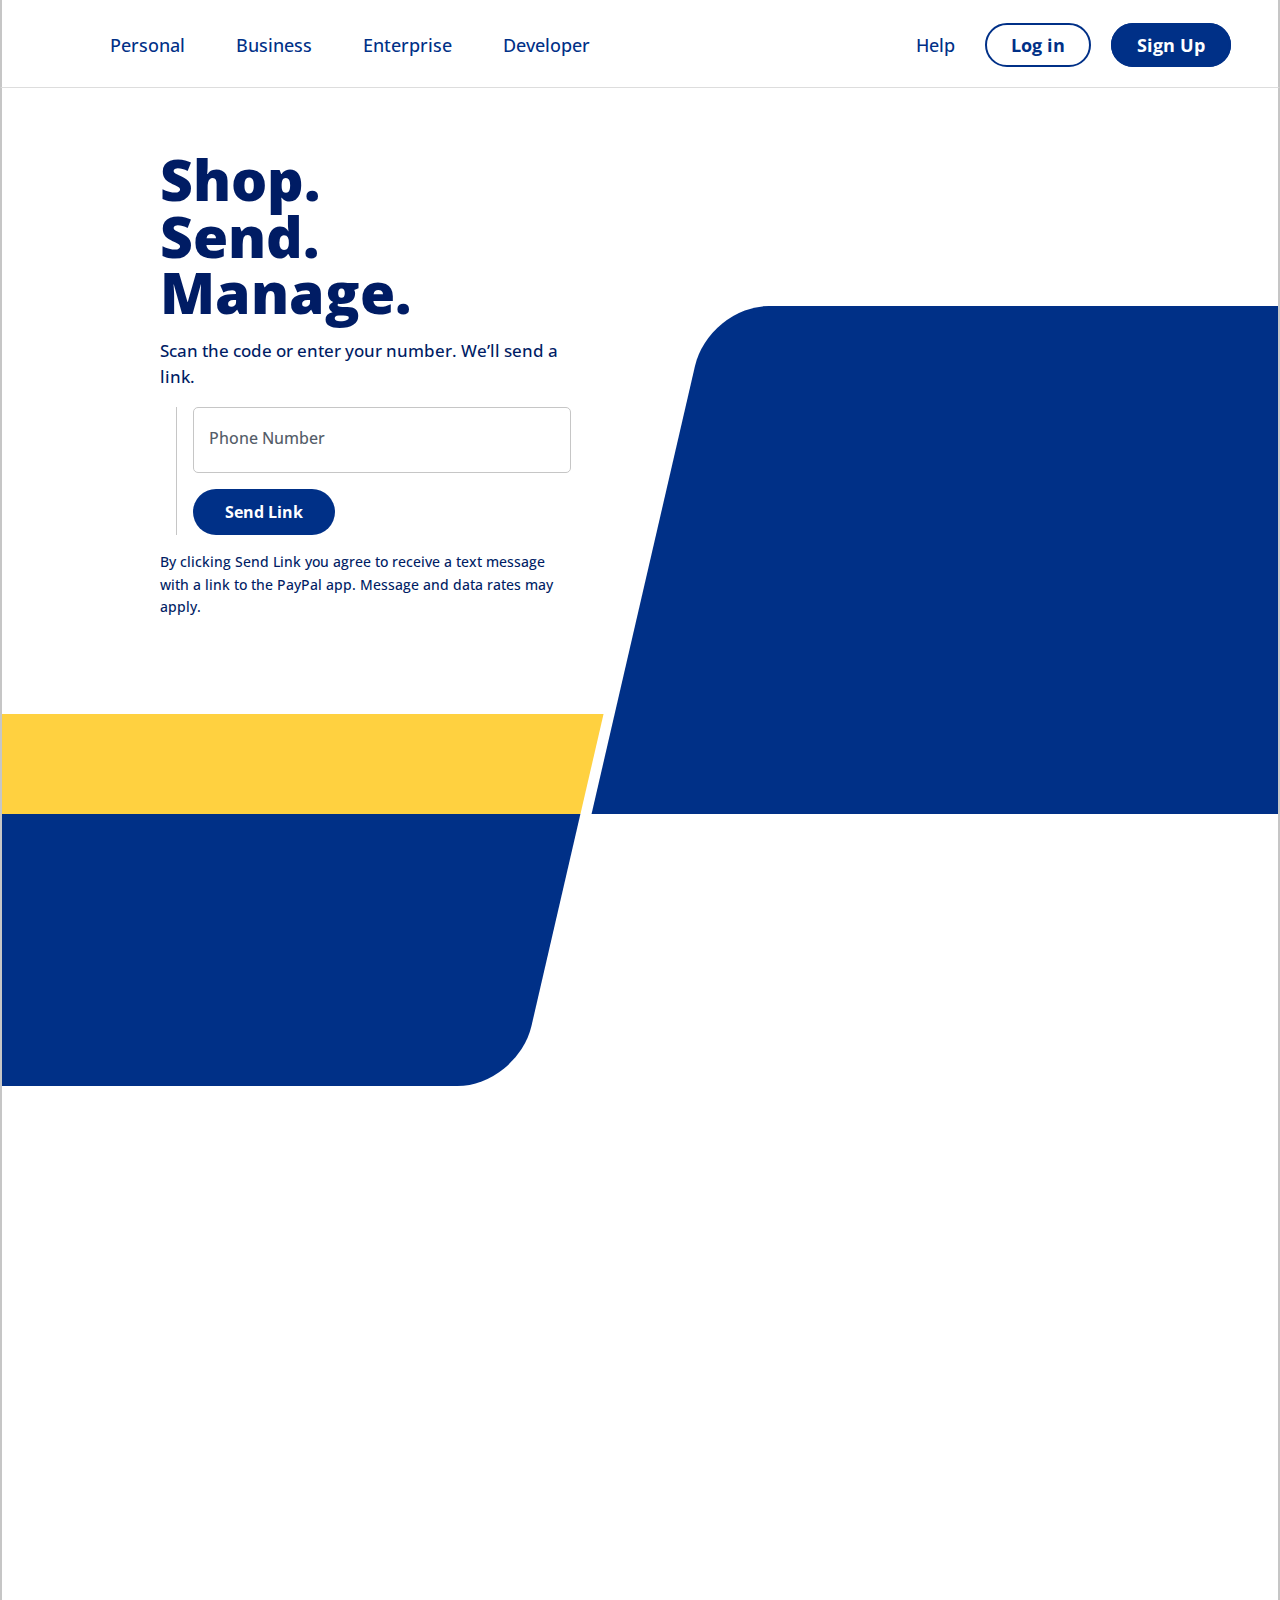
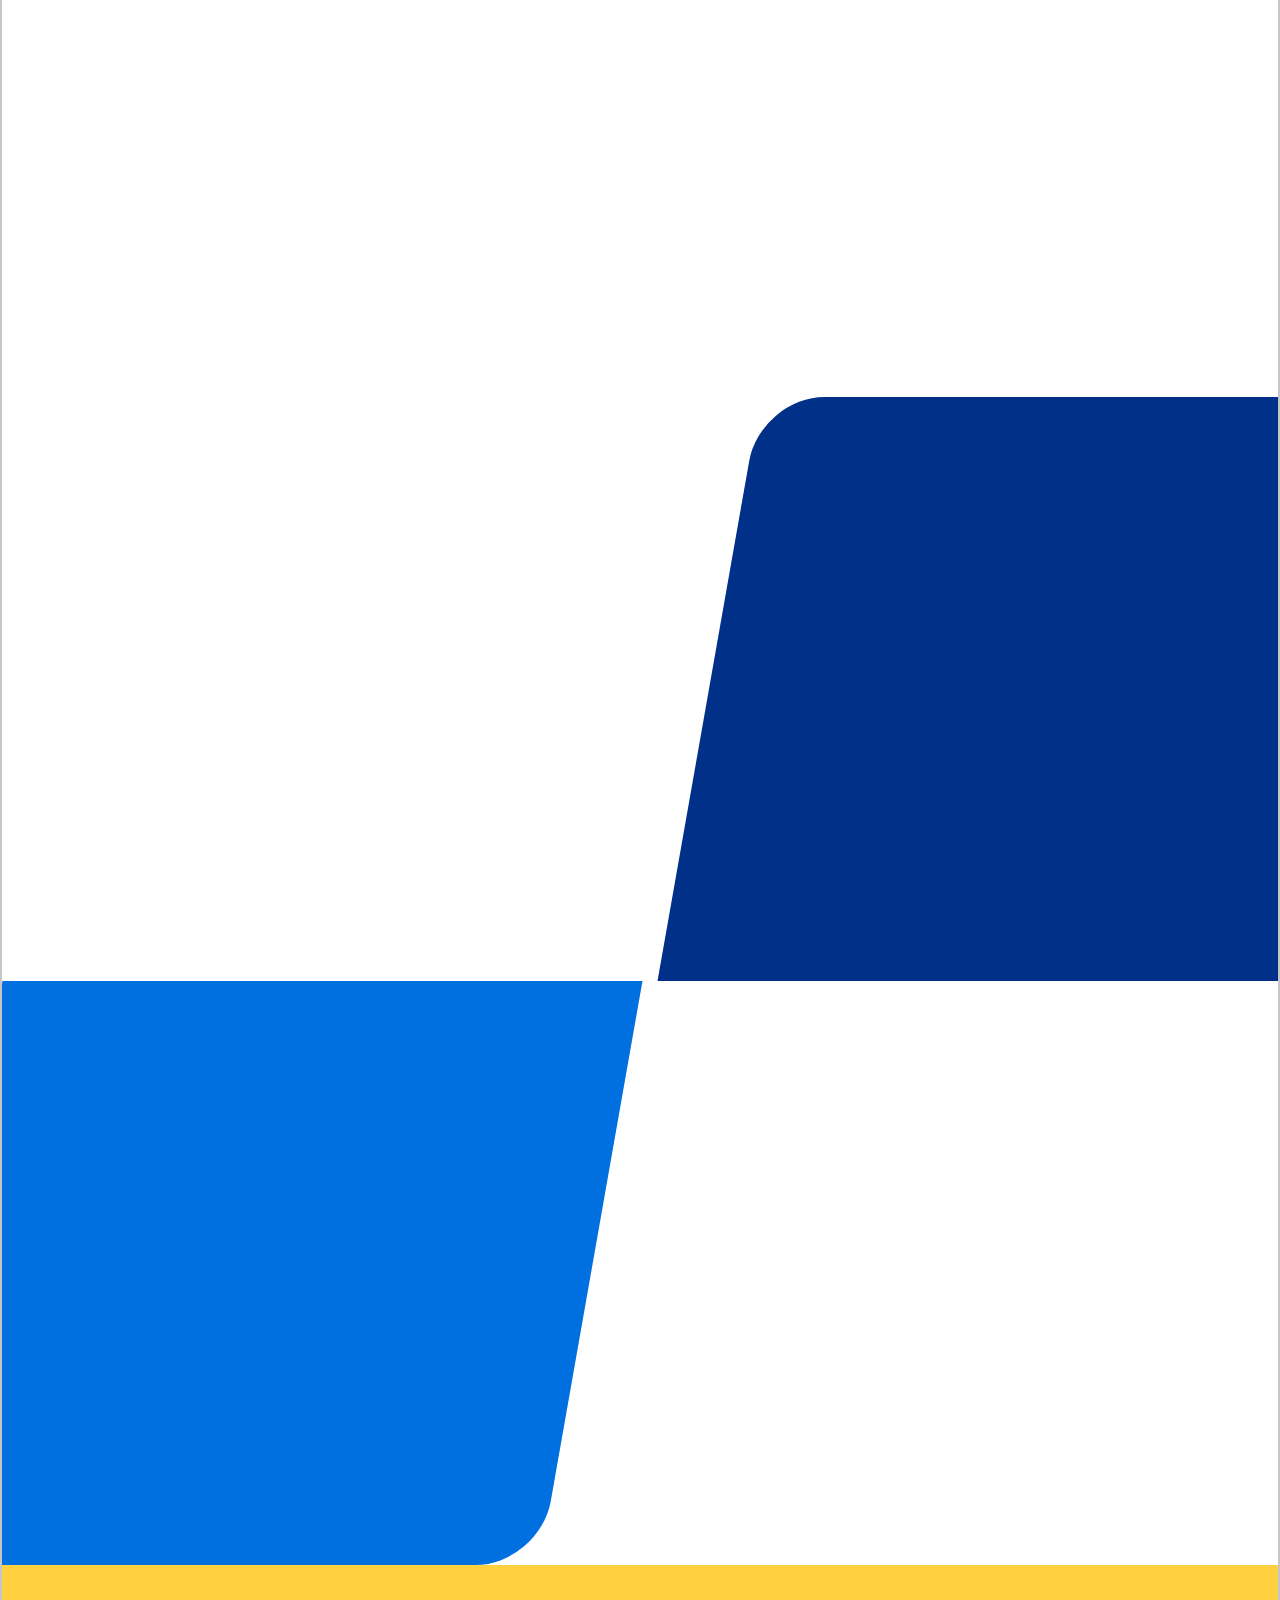
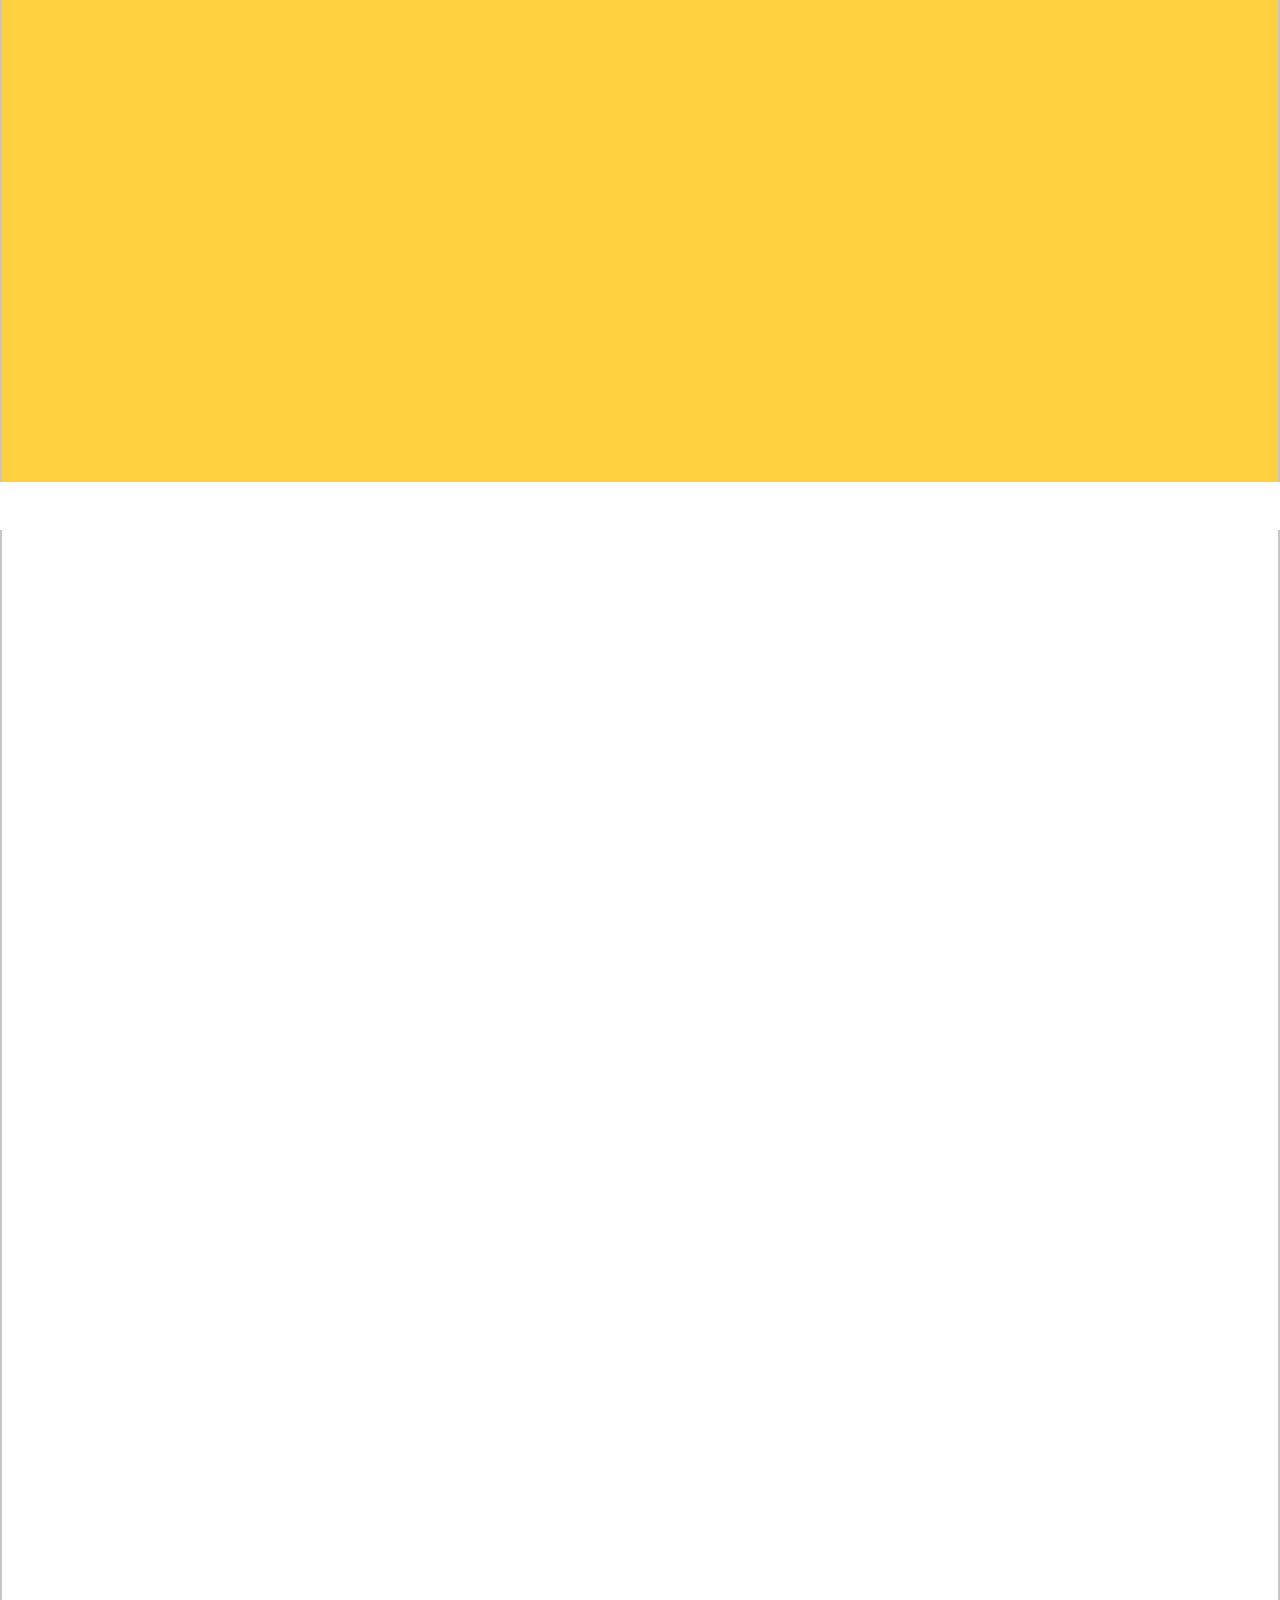
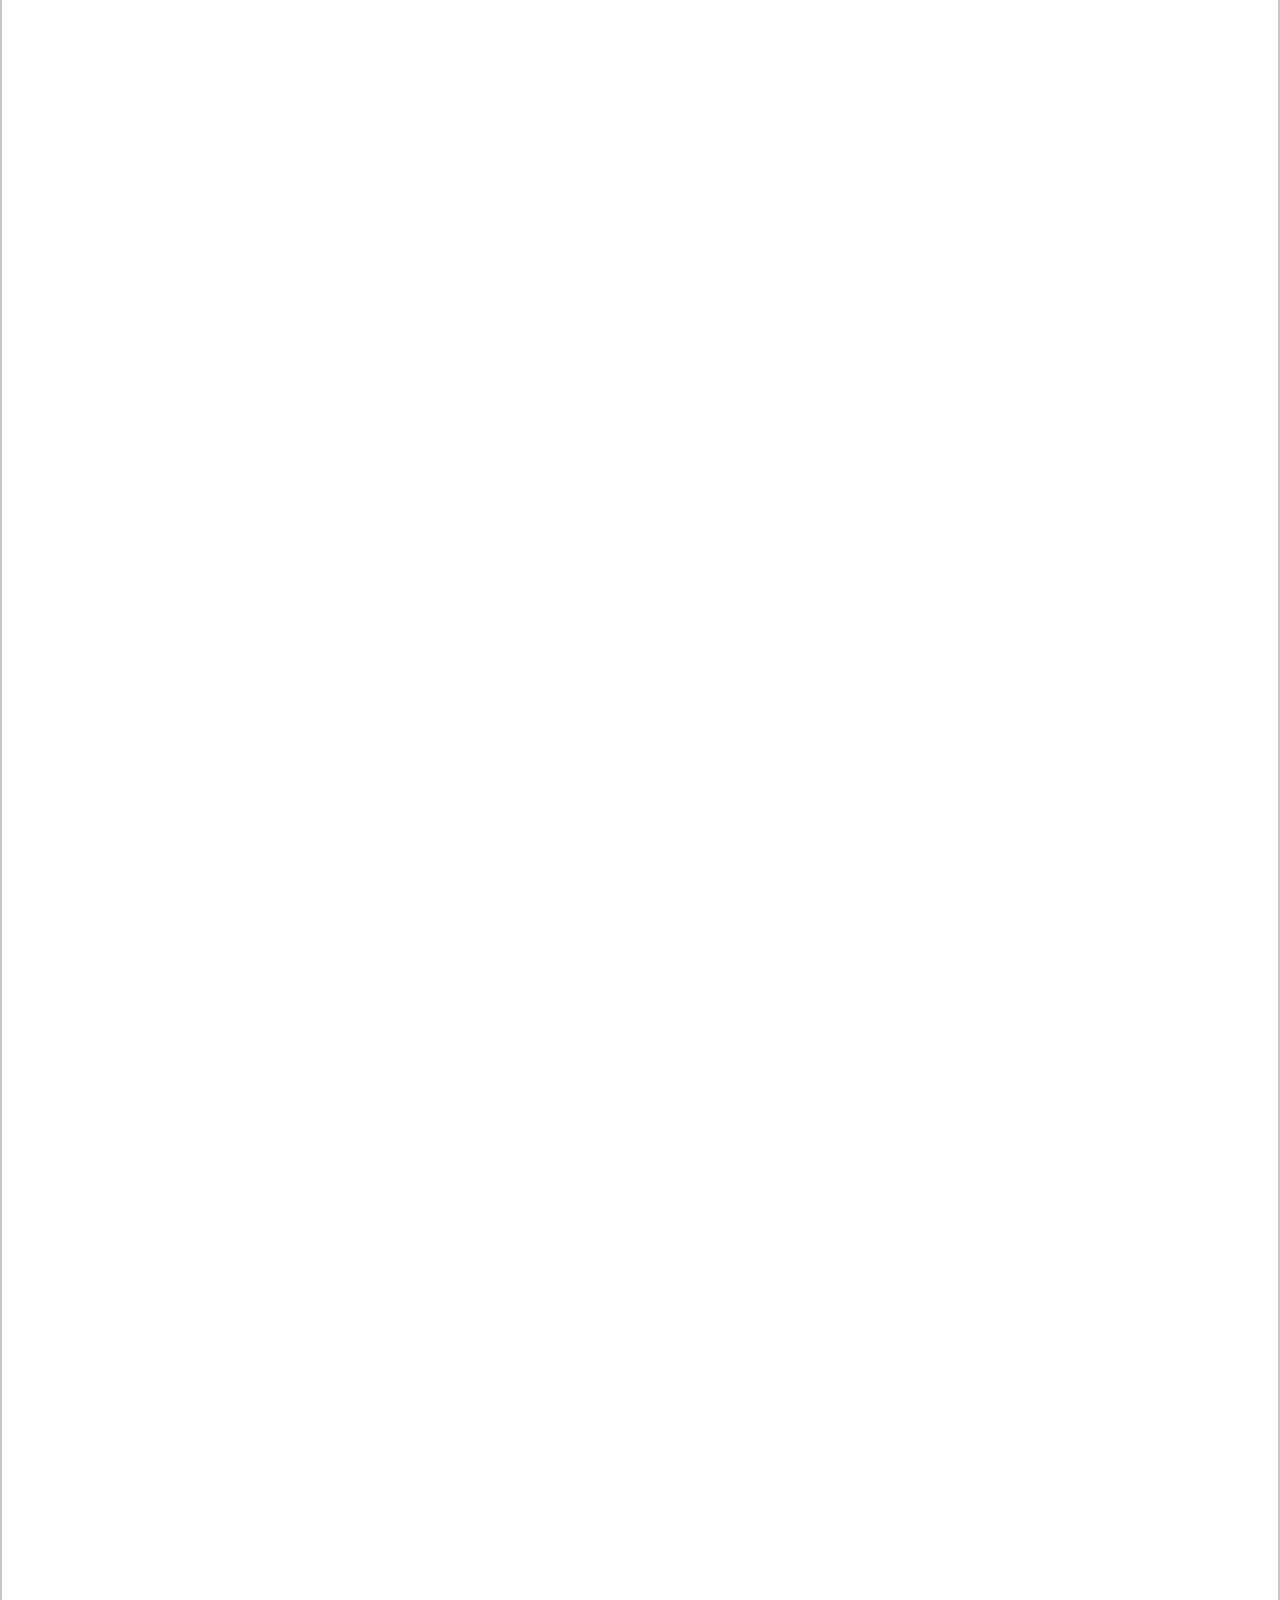
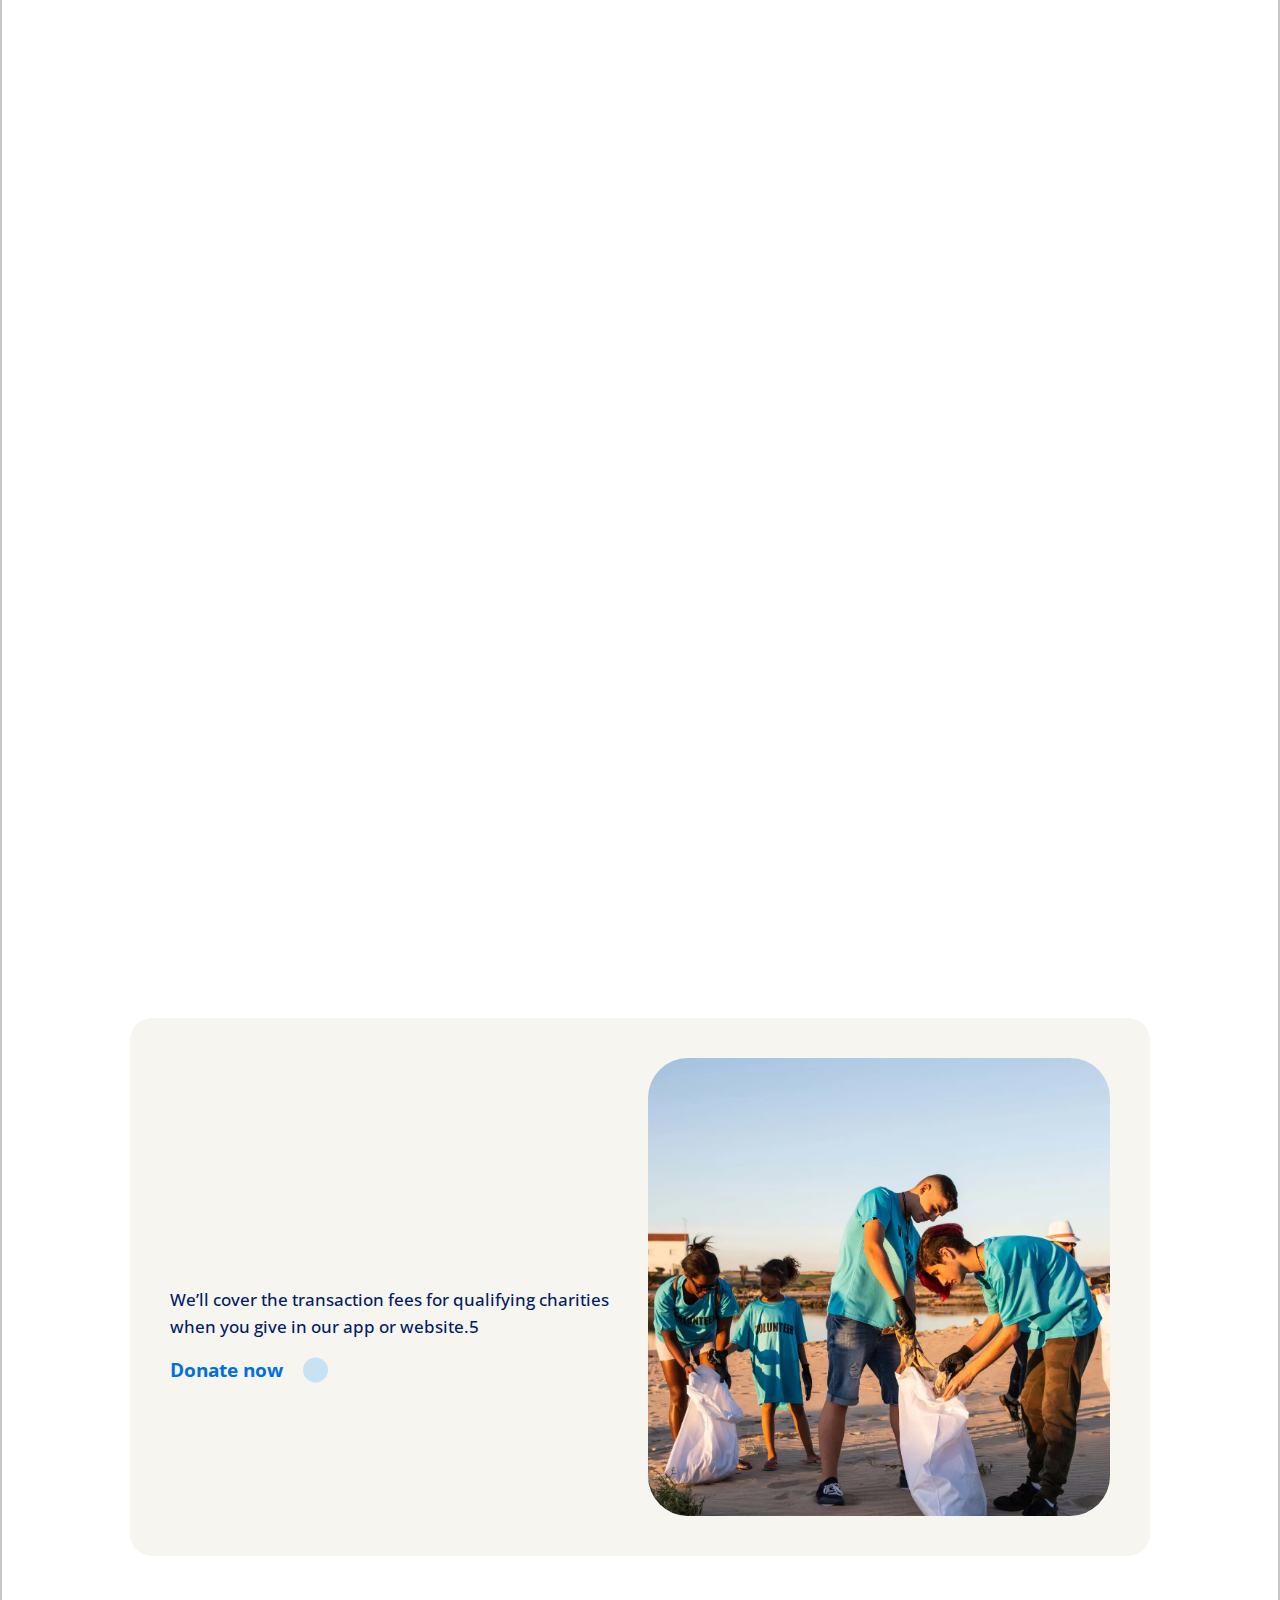
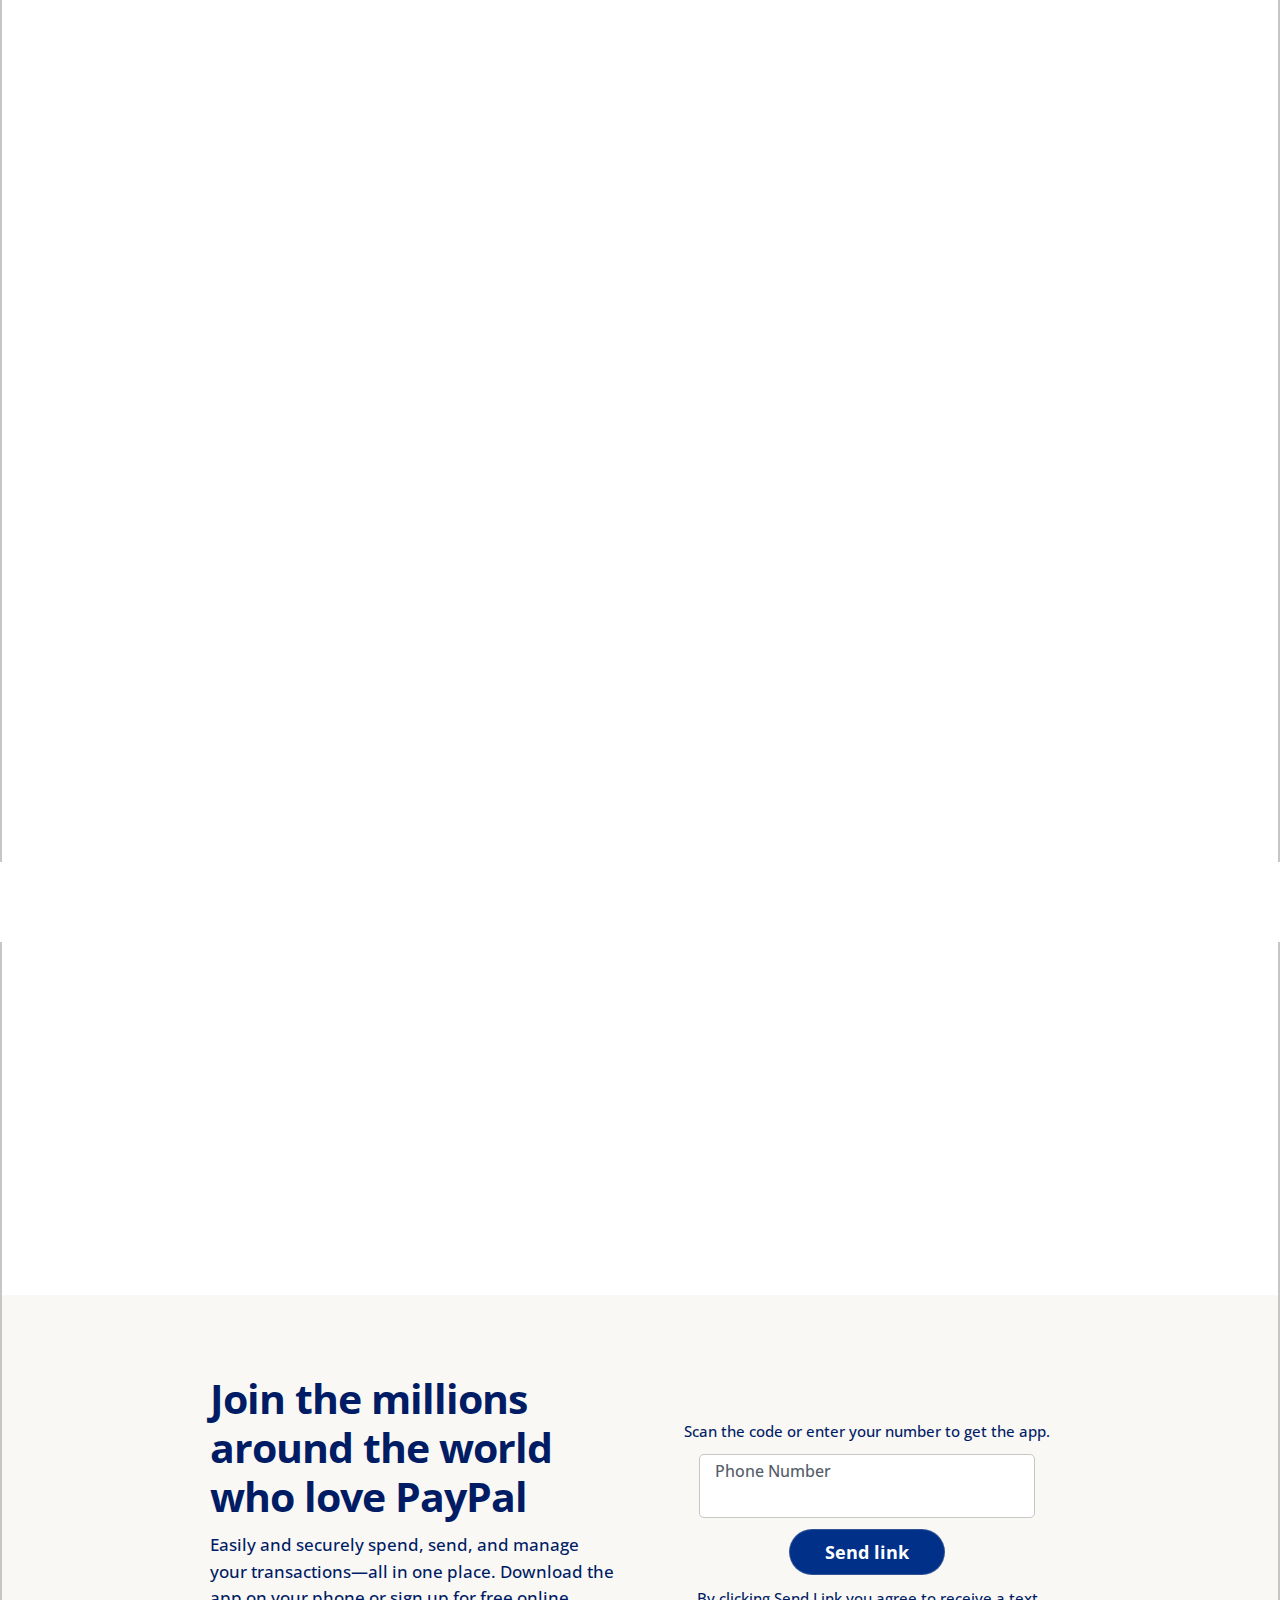
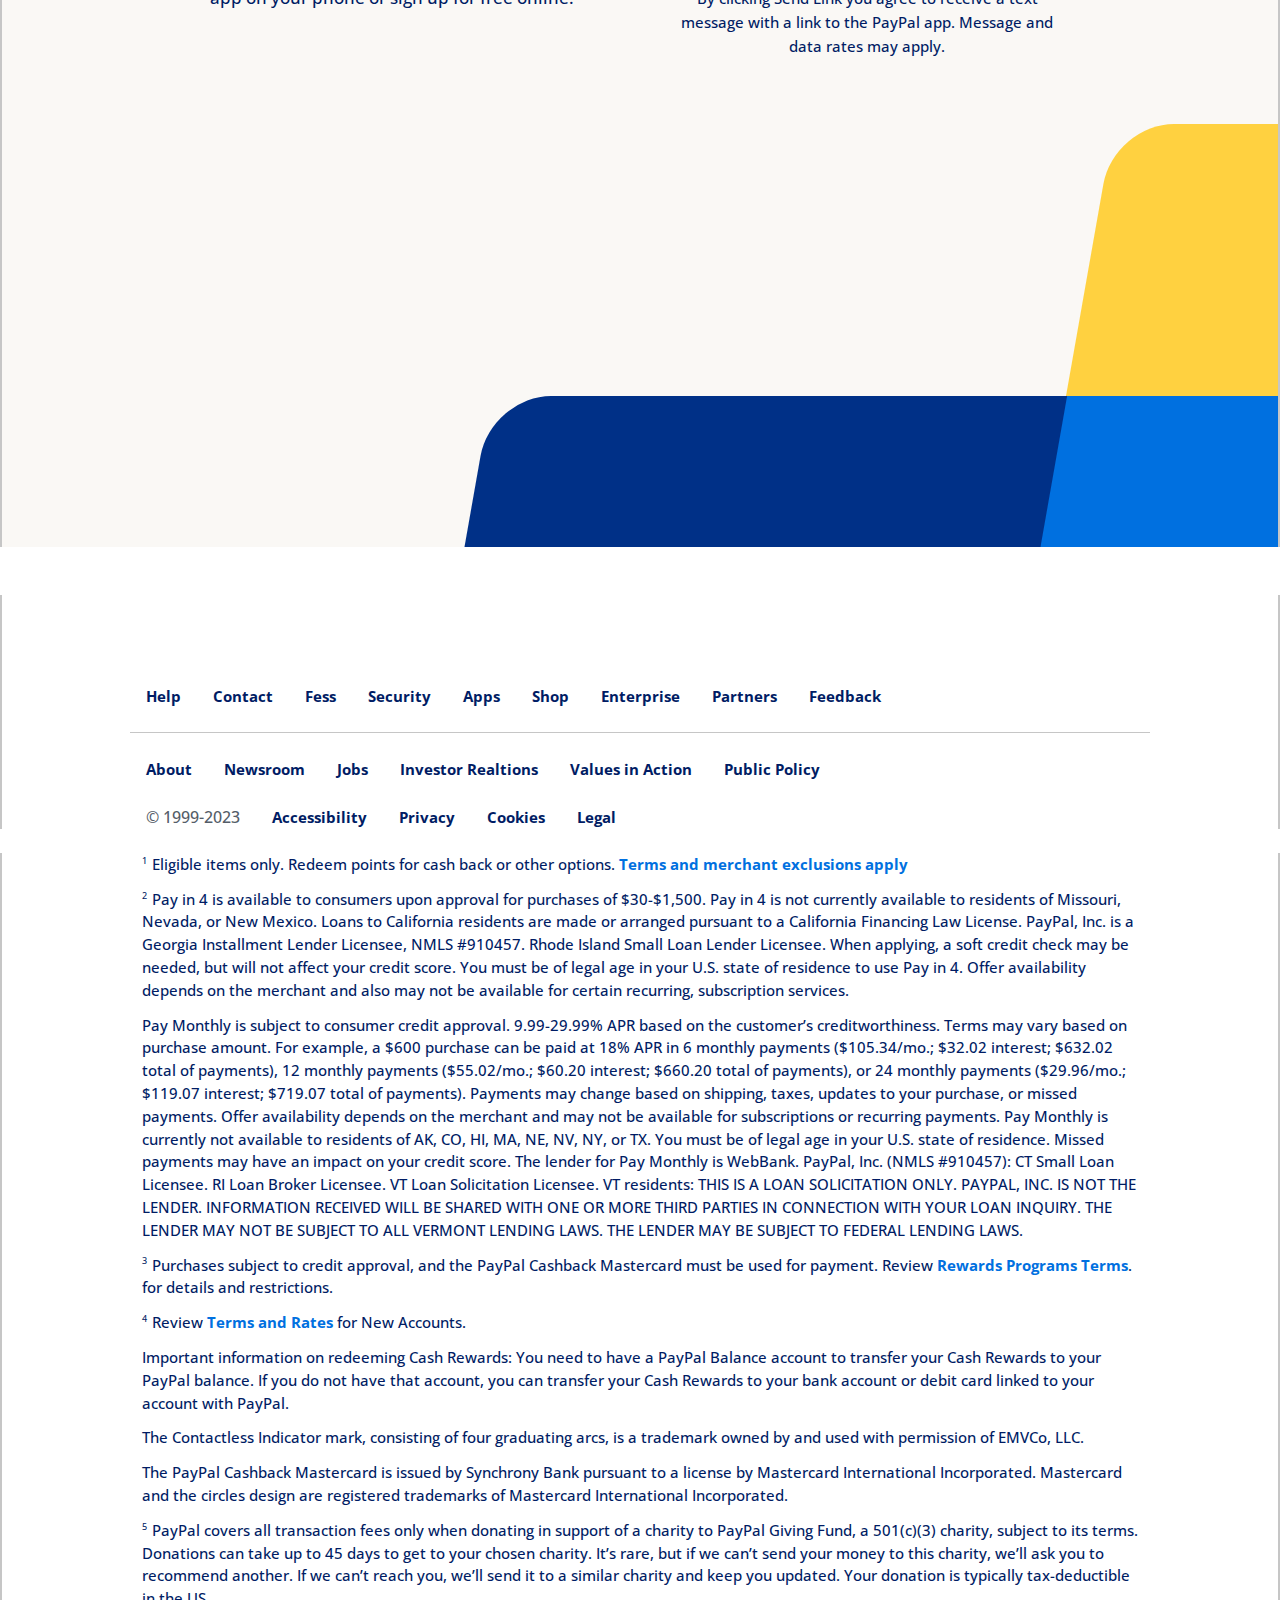
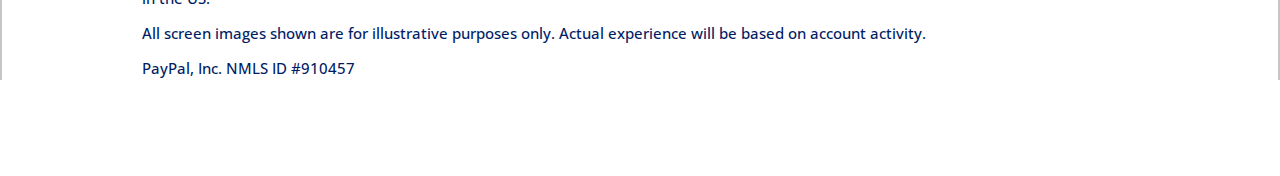
==== index.html @ 2f6690b5 "Add files via upload" ====
<!DOCTYPE html>
<html lang="en">
  <head>
    <meta charset="UTF-8" />
    <meta http-equiv="X-UA-Compatible" content="IE=edge" />
    <meta name="viewport" content="width=device-width, initial-scale=1.0" />
    <link rel="stylesheet" href="css/framewrok.css" />
    <link rel="stylesheet" href="css/all.min.css" />
    <link rel="preconnect" href="https://fonts.googleapis.com" />
    <link rel="preconnect" href="https://fonts.gstatic.com" crossorigin />
    <link
      href="https://fonts.googleapis.com/css2?family=Open+Sans:wght@300;400;500;600;700;800&display=swap"
      rel="stylesheet"
    />
    <link rel="stylesheet" href="css/framework.css" />
    <link rel="stylesheet" href="css/main.css" />
    <title>Paypal</title>
  </head>
  <body>
    <header class="main-header">
      <div class="mobile-buttons">
        <div class="personal-mobile">
          <span><i class="fa-solid fa-chevron-left"></i>Personal</span>
        </div>
        <div class="business-mobile">
          <span><i class="fa-solid fa-chevron-left"></i>Business</span>
        </div>
        <div class="enterprise-mobile">
          <span><i class="fa-solid fa-chevron-left"></i>Enterprise</span>
        </div>
      </div>
      <div class="align-center header-content">
        <div class="logo">
          <a href="index.html"><img src="images/logo.svg" alt="" /></a>
        </div>
        <nav class="pages">
          <ul class="d-flex">
            <li class="button-personal button-hover">
              <a>
                Personal
                <i class="fa-solid fa-chevron-down"></i>
              </a>
              <div class="personal-content">
                <h3 class="dark-arrow-button">PayPal for You <span></span></h3>
                <br />
                <div class="content d-flex">
                  <div class="box">
                    <h4 class="dark-arrow-button ul-mobile">
                      Shop And Buy <i class="fa-solid fa-angle-down"></i>
                      <span></span>
                    </h4>
                    <ul>
                      <li class="light-arrow-button">chevron-down</li>
                      <li class="light-arrow-button">Deals and Cash Back</li>
                      <li class="light-arrow-button">Pay with Rewards</li>
                      <li class="light-arrow-button">Pay with QR Codes</li>
                      <li class="light-arrow-button">Checkout with Crypto</li>
                      <li class="light-arrow-button">
                        PayPal Credit and Cards
                      </li>
                    </ul>
                  </div>
                  <div class="box">
                    <h4 class="dark-arrow-button ul-mobile">
                      Financial Services <i class="fa-solid fa-angle-down"></i
                      ><span></span>
                    </h4>
                    <ul>
                      <li class="light-arrow-button">Send Money</li>
                      <li class="light-arrow-button">Request Money</li>
                      <li class="light-arrow-button">Start Selling</li>
                      <li class="light-arrow-button">Donate and Raise Funds</li>
                    </ul>
                  </div>
                  <div class="box">
                    <h4 class="dark-arrow-button ul-mobile">
                      Manage Your Money <i class="fa-solid fa-angle-down"></i>
                      <span></span>
                    </h4>
                    <ul>
                      <li class="light-arrow-button">Set up Direct Deposit</li>
                      <li class="light-arrow-button">Deposit Checks</li>
                      <li class="light-arrow-button">Add Cash</li>
                      <li class="light-arrow-button">Savings and Goals</li>
                      <li class="light-arrow-button">Buy and Sell Crypto</li>
                      <li class="light-arrow-button">Pay Bills</li>
                    </ul>
                  </div>
                  <div class="box">
                    <h4 class="d-flex dark-arrow-button">
                      <img src="images/App.svg" alt="" />Get The App
                      <span></span>
                    </h4>
                    <h4 class="d-flex dark-arrow-button">
                      <img src="images/How.svg" alt="" />How PAypal Works
                      <span></span>
                    </h4>
                  </div>
                </div>
              </div>
            </li>
            <li class="button-business button-hover">
              <a> Business <i class="fa-solid fa-chevron-down"></i></a>
              <div class="business-content">
                <h3 class="dark-arrow-button">
                  PayPal for Business <span></span>
                </h3>
                <br />
                <div class="content d-flex">
                  <div class="box">
                    <h4 class="dark-arrow-button ul-mobile">
                      Accept Payments <i class="fa-solid fa-angle-down"></i>
                      <span></span>
                    </h4>
                    <ul>
                      <li class="light-arrow-button">Online Checkout</li>
                      <li class="light-arrow-button">Installment Payments</li>
                      <li class="light-arrow-button">Invoicing</li>
                      <li class="light-arrow-button">POS System</li>
                    </ul>
                  </div>
                  <div class="box">
                    <h4 class="dark-arrow-button ul-mobile">
                      Financial Services <i class="fa-solid fa-angle-down"></i>
                      <span></span>
                    </h4>
                    <ul>
                      <li class="light-arrow-button">Business Debit Card</li>
                      <li class="light-arrow-button">Business Credit Card</li>
                      <li class="light-arrow-button">Business Loan</li>
                      <li class="light-arrow-button">Working Capital Loan</li>
                    </ul>
                  </div>
                  <div class="box">
                    <h4 class="dark-arrow-button ul-mobile">
                      Business Operations
                      <i class="fa-solid fa-angle-down"></i> <span></span>
                    </h4>
                    <ul>
                      <li class="light-arrow-button">Risk Management</li>
                      <li class="light-arrow-button">Returns</li>
                      <li class="light-arrow-button">Shipping</li>
                    </ul>
                  </div>
                  <div class="box">
                    <h4 class="dark-arrow-button ul-mobile">
                      Resources <i class="fa-solid fa-angle-down"></i>

                      <span></span>
                    </h4>
                    <ul>
                      <li class="light-arrow-button">3rd Party Integrations</li>
                      <li class="light-arrow-button">
                        Business Resource Center
                      </li>
                      <li class="light-arrow-button">Accept Donations</li>
                    </ul>
                  </div>
                  <div class="box">
                    <h4 class="d-flex dark-arrow-button">
                      <img src="images/App.svg" alt="" />Get Started<span
                      ></span>
                    </h4>
                    <h4 class="d-flex dark-arrow-button">
                      <img src="images/How.svg" alt="" />Fees <span></span>
                    </h4>
                  </div>
                </div>
              </div>
            </li>
            <li class="button-enterprise button-hover">
              <a>Enterprise <i class="fa-solid fa-chevron-down"></i></a>
              <div class="enterprise-content">
                <h3 class="dark-arrow-button">
                  PayPal for Enterprise <span></span>
                </h3>
                <br />
                <div class="content d-flex">
                  <div class="box">
                    <h4 class="dark-arrow-button ul-mobile">
                      Grow Your Business <i class="fa-solid fa-angle-down"></i>

                      <span></span>
                    </h4>
                    <ul>
                      <li class="light-arrow-button">
                        PayPal Consumer Network
                      </li>
                      <li class="light-arrow-button">Pay Later Solutions</li>
                      <li class="light-arrow-button">Payment Methods</li>
                      <li class="light-arrow-button">Checkout Conversion</li>
                    </ul>
                  </div>
                  <div class="box">
                    <h4 class="dark-arrow-button ul-mobile">
                      Optimize Your Business
                      <i class="fa-solid fa-angle-down"></i>

                      <span></span>
                    </h4>
                    <ul>
                      <li class="light-arrow-button">
                        Global Payment Processing
                      </li>
                      <li class="light-arrow-button">Fraud Protection</li>
                      <li class="light-arrow-button">Payouts</li>
                      <li class="light-arrow-button">Operations</li>
                    </ul>
                  </div>
                  <div class="box">
                    <h4 class="dark-arrow-button ul-mobile">
                      Resources <i class="fa-solid fa-angle-down"></i>

                      <span></span>
                    </h4>
                    <ul>
                      <li class="light-arrow-button">
                        Business Resource Center
                      </li>
                      <li class="light-arrow-button">
                        Developer Documentation y
                      </li>
                      <li class="light-arrow-button">Solutions by Industr</li>
                    </ul>
                  </div>

                  <div class="box">
                    <h4 class="d-flex dark-arrow-button">
                      <img src="images/App.svg" alt="" />Contact Sales
                      <span></span>
                    </h4>
                  </div>
                </div>
              </div>
            </li>
            <li><a class="button-developer">Developer</a></li>
            <li><a class="d-none help-mobile">Help</a></li>
          </ul>
        </nav>
        <div class="submit ml-auto">
          <ul class="d-flex">
            <li><a href="help.html" class="help">Help</a></li>
            <li><a href="login.html" class="login">Log in</a></li>
            <li><a href="sign.html" class="signup">Sign Up</a></li>
          </ul>
        </div>
        <button class="bar" data-statue="false">
          <i class="fa-solid fa-bars"></i>
        </button>
      </div>
    </header>
    <section class="landing p-r">
      <div class="b-draw "></div>
      
      <div class="container d-flex justify-between">
        <div class="landing-content">
          <h1 class="fs-h1">
            Shop.
            <br />
            Send.
            <br />
            Manage.
          </h1>
          <button class="mobile-button fs-button">Get the App</button>
          <p class="fs-p">
            Scan the code or enter your number. We’ll send a link.
          </p>
          <div class="content d-flex">
            <img src="images/code.svg" alt="" />
            <form action="" class="placeholder-effect">
              <input  type="text" /><label for="" class="placeholder">Phone Number</label>
              <br>
              <button>Send Link</button>
            </form>
          </div>
          <p class="">
            By clicking Send Link you agree to receive a text message with a
            link to the PayPal app. Message and data rates may apply.
          </p>
        </div>
        <div class="landing-image hidden">
          <img src="images/landing-image-pc.webp" alt="" />
        </div>
      </div>
      <div class="a-draw"></div>
      
    </section>
    <section class="scroll-animation Places">
      <div class="curve">
      </div>
      <div class="container p-r">
      
      <div class="d-flex">
      <h2 class=" fs-h2 m-c  main-title hidden hiddenx">More places to shop. <br> ways to make your <br> money work
      </h2>
  </div>
      <div class="I-container content d-flex ">
          
          
              <div>
          <img src="./images/01-pic.webp" class="hidden" alt="">
      </div>
          <h3 class=" fs-h3 m-c h2-edit txt-left hidden hiddenx">Check out with even more choises.</h3>
      
      </div>
  </div>
  </section>
  <section class="h-r Send-Money  p-r">
          <div class="container p-r">
          
      <div class="I-cnt d-flex row-reverse ">
          <div class="pic-content">
          <img src="./images/02-pic.webp" class="hidden" alt=""></img>
        
          
      </div>
          <div>
          <h3 class="m-c h2-edit fs-h3 txt-left hidden  hiddenx" style="line-height: -3px;">Send money across the table or across the globe.</h3>
      </div>
      </div>
      

  </div>
  <div class="s-t"></div>
      </section>
      <section class="Make-Money p-r">
          <div class="container p-r">
              <div class="II-cnt d-flex ">
                  <div class="pic-content">
                  <img src="./images/03-pic.webp"  class="hidden p-r" alt=""></img>
                
              </div>
              <div>
                  <h3 class="m-c fs-h3 h2-edit  txt-left hidden hiddenx">Make your money go further and further.</h3>
                  </div>
              </div>
              
          </div>
          <div class="f-t"></div>
      </section>
      <section class="yellow">
          <div class="container c-w-f">
              <h2 class="m-c fs-h2  txt-left hidden">Send money securely around the world. Pay later nearly everywhere you shop. 
                  Support causes that matter to you. Explore crypto. <span class="s-c"> Who knew one app could be so mighty?</span> </h2>
      </div>
      </section>
      <section class="paypal-shopping">
      <div class="container">
          <h2 class="main-title fs-h2 hidden">
              Choose your PayPal shopping experience
          </h2>
          <div class="shopping-content">
              <div class="box d-flex">
                  <div class="image hidden">
                      <img src="images/boxshopping-1.webp" alt="" />
                  </div>
                  <div class="box-content hidden hiddenx">
                      <div class=".text">
  
                          <h3 class="fs-h3">A rewards program that pays</h3>
                          <p class="fs-p">
                              Earn points on eligible purchases when you shop with PayPal.
                              Redeem them for cash back1 or save them up for later—while
                              keeping track of it all from the app. You only need a PayPal
                              account to get started. No sign ups or registration necessary.
                          </p>
                          <button class="shopping-arrow-button fs-button">
                              About PayPal Rewards <span></span>
                          </button>
                      </div>
              </div>
          </div>
          <div class="box d-flex">
              <div class="box-content hidden hiddenx">
              <h3 class="fs-h3">Buy what you love now. Pay later.</h3>
              <p class="fs-p">
                  Split your purchase into 4 interest-free payments with no late
                  fees, or buy bigger and pay smaller with monthly installments.2
              </p>
              <button class="shopping-arrow-button fs-button">
                  Buy now, pay later <span></span>
              </button>
              </div>
              <div class="image hidden">
              <img src="images/boxshopping-2.webp" alt="" />
              </div>
          </div>
          <div class="box d-flex">
              <div class="image hidden">
              <img src="images/boxshopping-3.webp" alt="" />
              </div>
              <div class="box-content hidden hiddenx">
              <h3 class="fs-h3">PayPal Cashback Mastercard®</h3>
              <p class="fs-p">
                  Shop with the new PayPal Cashback Mastercard<sup>®</sup> to earn
                  unlimited 3% cash back<sup>3</sup> on PayPal purchases and
                  unlimited 2% on all other eligible purchases. No restrictions,
                  rotating categories, or annual fee.<sup>4</sup>
              </p>
              <button class="fs-button apply">Apply Now</button>
              <button class="second fs-button">Learn More</button>
              </div>
          </div>
          <div class="box d-flex">
              <div class="box-content hidden hiddenx">
              <h3 class="fs-h3">Add extra savings to your cart at checkout</h3>
              <p class="fs-p">
                  Add the PayPal Honey shopping extension to your browser and
                  we'll search for coupon codes and cash back1 offers to get them
                  automatically applied at checkout.
              </p>
              <button class="shopping-arrow-button fs-button">
                  About the shopping extension <span></span>
              </button>
              </div>
              <div class="image hidden">
              <img src="images/boxshopping-4.webp" alt="" />
              </div>
          </div>
          </div>
      </div>
      </section>
      <section class=" Company-Logos">
          <div class="container">
          <div class="txt-left title-IV">
              <h2 class="fs-h2 main-title m-c hidden hiddenx">Shop your faves. Pay with PayPal.</h2>
          </div>
          <div class=" content hidden">
            <div class="p-r"><img src="./images/01.IV.png"    alt="">
              <i class="fa-solid fa-arrow-up"></i>
            </div>
            <div class="p-r" ><img src="./images/02.IV.png"    alt="">
              <i class="fa-solid fa-arrow-up"></i>
            </div>
            <div class="p-r"><img src="./images/03.IV.png"    alt="">
              <i class="fa-solid fa-arrow-up"></i>
            </div>
          <div class="p-r"><img src="./images/04.IV.png"    alt="">
            <i class="fa-solid fa-arrow-up"></i>
          </div>
          <div class="p-r"><img src="./images/05.IV.png"   alt="">
            <i class="fa-solid fa-arrow-up"></i>
          </div>
          <div class="p-r"><img src="./images/06.IV.png"   alt="">
            <i class="fa-solid fa-arrow-up"></i>
          </div>
          <div class="p-r"><img src="./images/07.IV.png"   alt="">
            <i class="fa-solid fa-arrow-up"></i>
          </div>
          
      </div>
      </section>
      <section class=" Donations">
          <div class="container ">
          <div class=" m-c content">
              <div class="text I-cnt">
          <h3 class=" m-c h2-edit fs-h3 hidden hiddenx"> Make your donations go further</h3>
          
          <p class="fs-p">We’ll cover the transaction fees for qualifying charities 
          when you give in our app or website.5</p>
          
          <button class="fs-button shopping-arrow-button">Donate now <span></span></button>
      </div>
      <div class="image">
          <img src="./images/01.V.webp "  alt="">
      </div>
      </div>
  </div>
  
      </section>
      <section class=" Power">
      <div class="container">
          <div class=" content">
              <div class="box m-c hidden">
                  
                  <div class="image">
                  <img src="./images/01.VI.webp" class="" alt="">
                  </div>
                  <div class="text ">
                  
              <h3 class="fs-h3 h2-edit m-c "> Power up your side hustle</h3>
              <p class="fs-p">Spend your free time selling stuff in marketplaces 
                  or social media? Get paid like a pro with your PayPal Personal account.</p>
              
              
              <button class="fs-button shopping-arrow-button">Learn about getting paid with PayPal   <span></span></button>
          
      </div>
          
          </div>
              <div class="box m-c hidden">
              <div class="image">
              <img src="./images/02.VI.webp" class="" alt="">
              </div >
              <div class="text">
              
              <h3 class="fs-h3 m-c">Take the next step for your business</h3>
          
          
              <p class="fs-p">Sell using your business name, offer pay later options, apply for business financing—and more.</p>
          
          
              <button class="fs-button shopping-arrow-button">More about our Business account  <span></span></button>
                  
              </div>
          </div>
          </div>
          </div>
      </section>
      <section class="discover">
          <div class="container">
              <h2 class="main-title fs-h2 hidden hiddenx">
              Discover more ways to PayPal
              </h2>
              <div class="discover-content hidden">
              <div class="box d-flex align-center">
                  <img src="images/discover-1.svg" alt="" />
                  <h3 class="fs-button">Shop and buy</h3>
                  <span></span>
              </div>
      
              <div class="box d-flex align-center">
                  <img src="images/discover-3.svg" alt="" />
                  <h3 class="fs-button">Send and receive money</h3>
                  <span></span>
              </div>
              <div class="box d-flex align-center">
                  <img src="images/discover-2.svg" alt="" />
                  <h3 class="fs-button">Manage your money</h3>
                  <span></span>
              </div>
              <div class="box d-flex align-center">
                  <img src="images/discover-4.svg" alt="" />
                  <h3 class="fs-button">The PayPal app</h3>
                  <span></span>
              </div>
              </div>
          </div>
      </section>
      <section class="t-s App-join">
          <div class="  container">
          <div class=" content">
          <div class="I-cnt m-c ">
              
          <h3 class=" m-c"> Join the millions around the world who love PayPal</h3>
          
          <p class=" m-c fs-p" >Easily and securely spend, send, and manage your transactions—all in one place. 
          Download the app on your phone or sign up for free online.</p>
          <button class="app">Get the App</button>
          </div>
          <div class="II-cnt  m-c"  >
              <div style="max-width: 127px;">
                  <img src="./images/p.pic.png"  alt="">
              </div>
                  <p class="m-c fs-small">
                  Scan the code or enter your number to get the app.
              </p>
              <form style="width: 21rem;" class="placeholder-effect">
              <input type="text" >
          <label for="">Phone Number</label></input>
        </form>
          <div>
              <button>Send link</button>
          </div>
              <p class="fs-small">By clicking Send Link you agree to receive a text
              message with a link to the PayPal app.
              Message and data rates may apply.</p>
                  
              
          </div>
          </div>
      
      
      </div>
      <div class="p-r l-draw">
        <div class="p-a a"></div>
        <div class="p-a b"></div>
        <div class="p-a c"></div>
      </div>
      </section>
      <footer>
      <div class="container">
          <div class="image"><img src="images/footericon.svg" alt="" /></div>
          <div class="box">
          <ul>
              <li><a class="fs-small" href="#">Help</a></li>
              <li><a class="fs-small" href="#">Contact</a></li>
              <li><a class="fs-small" href="#">Fess</a></li>
              <li><a class="fs-small" href="#">Security</a></li>
              <li><a class="fs-small" href="#">Apps</a></li>
              <li><a class="fs-small" href="#">Shop</a></li>
              <li><a class="fs-small" href="#">Enterprise</a></li>
              <li><a class="fs-small" href="#">Partners</a></li>
              <li><a class="fs-small" href="#">Feedback</a></li>
              <li class="flag">
              <a
                  href="#"
                  style="background-image: url(images/united-states-flag-icon\ \(1\).svg);"></a>
              </li>
          </ul>
          </div>
          <span></span>
          <div class="box">
          <ul>
              <li><a class="fs-small" href="#">About</a></li>
              <li><a class="fs-small" href="#">Newsroom</a></li>
              <li><a class="fs-small" href="#">Jobs</a></li>
              <li><a class="fs-small" href="#">Investor Realtions</a></li>
              <li><a class="fs-small" href="#">Values in Action</a></li>
              <li><a class="fs-small" href="#">Public Policy </a></li>
          </ul>
          </div>
          <div class="box">
          <ul>
              <li><a href="#" class="code">© 1999-2023</a></li>
              <li><a class="fs-small" href="#">Accessibility</a></li>
              <li><a class="fs-small" href="#">Privacy</a></li>
              <li><a class="fs-small" href="#">Cookies</a></li>
              <li><a class="fs-small" href="#">Legal</a></li>
          </ul>
      </div>
  </div>
      </footer>
      <section class="footer-above">
          <div class="container">
              <div class="box fs-small">
                  <sup>1</sup>Eligible items only. Redeem points for cash back or other
              options. <a>Terms and merchant exclusions apply</a>
          </div>
              <div class="box fs-small">
              <sup>2</sup>Pay in 4 is available to consumers upon approval for
              purchases of $30-$1,500. Pay in 4 is not currently available to
              residents of Missouri, Nevada, or New Mexico. Loans to California
              residents are made or arranged pursuant to a California Financing Law
              License. PayPal, Inc. is a Georgia Installment Lender Licensee, NMLS
              #910457. Rhode Island Small Loan Lender Licensee. When applying, a
              soft credit check may be needed, but will not affect your credit
              score. You must be of legal age in your U.S. state of residence to use
              Pay in 4. Offer availability depends on the merchant and also may not
              be available for certain recurring, subscription services.
              </div>
              <div class="box fs-small">
              Pay Monthly is subject to consumer credit approval. 9.99-29.99% APR
              based on the customer’s creditworthiness. Terms may vary based on
              purchase amount. For example, a $600 purchase can be paid at 18% APR
              in 6 monthly payments ($105.34/mo.; $32.02 interest; $632.02 total of
              payments), 12 monthly payments ($55.02/mo.; $60.20 interest; $660.20
              total of payments), or 24 monthly payments ($29.96/mo.; $119.07
              interest; $719.07 total of payments). Payments may change based on
              shipping, taxes, updates to your purchase, or missed payments. Offer
              availability depends on the merchant and may not be available for
              subscriptions or recurring payments. Pay Monthly is currently not
              available to residents of AK, CO, HI, MA, NE, NV, NY, or TX. You must
              be of legal age in your U.S. state of residence. Missed payments may
              have an impact on your credit score. The lender for Pay Monthly is
              WebBank. PayPal, Inc. (NMLS #910457): CT Small Loan Licensee. RI Loan
              Broker Licensee. VT Loan Solicitation Licensee. VT residents: THIS IS
              A LOAN SOLICITATION ONLY. PAYPAL, INC. IS NOT THE LENDER. INFORMATION
              RECEIVED WILL BE SHARED WITH ONE OR MORE THIRD PARTIES IN CONNECTION
              WITH YOUR LOAN INQUIRY. THE LENDER MAY NOT BE SUBJECT TO ALL VERMONT
              LENDING LAWS. THE LENDER MAY BE SUBJECT TO FEDERAL LENDING LAWS.
              </div>

              <div class="box fs-small">
              <sup>3</sup>Purchases subject to credit approval, and the PayPal
              Cashback Mastercard must be used for payment. Review
              <a href=""> Rewards Programs Terms</a>. for details and restrictions.
              </div>

              <div class="box fs-small">
              <sup>4</sup>Review <a href="">Terms and Rates</a> for New Accounts.
              </div>
              <div class="box fs-small">
              Important information on redeeming Cash Rewards: You need to have a
              PayPal Balance account to transfer your Cash Rewards to your PayPal
              balance. If you do not have that account, you can transfer your Cash
              Rewards to your bank account or debit card linked to your account with
              PayPal.
              </div>
              <div class="box fs-small">
              The Contactless Indicator mark, consisting of four graduating arcs, is
              a trademark owned by and used with permission of EMVCo, LLC.
              </div>
              <div class="box fs-small">
              The PayPal Cashback Mastercard is issued by Synchrony Bank pursuant to
              a license by Mastercard International Incorporated. Mastercard and the
              circles design are registered trademarks of Mastercard International
              Incorporated.
              </div>
              <div class="box fs-small">
              <sup>5</sup>PayPal covers all transaction fees only when donating in
              support of a charity to PayPal Giving Fund, a 501(c)(3) charity,
              subject to its terms. Donations can take up to 45 days to get to your
              chosen charity. It’s rare, but if we can’t send your money to this
              charity, we’ll ask you to recommend another. If we can’t reach you,
              we’ll send it to a similar charity and keep you updated. Your donation
              is typically tax-deductible in the US.
              </div>
              <div class="box fs-small">
              All screen images shown are for illustrative purposes only. Actual
              experience will be based on account activity.
              </div>
              <div class="box fs-small">PayPal, Inc. NMLS ID #910457</div>
          </div>
      </section>
    <script defer src="main.js"></script>
</body>
</html>
---- css/framewrok.css ----
:root{

    --ff-sans:  'Open Sans', sans-serif;
    
    /* colors */
    --clr-darkest: #001c64;
    --clr-dark: #003087;
    --clr-light: #0070e0;
    --clr-white: #ffff; 
    --clr-border:#c6c6c6;
    --clr-lightest:#5bbbfc;
    --clr-grey:#faf8f5;
     /* font-sizes */
    --fs-h1:clamp(3.125rem,5vw,3.75rem);
    --fs-h2: clamp(2.25rem,5vw,2.8rem);
    --fs-h3: clamp(2.125rem,5vw,2.625rem);
    --fs-p:clamp(0.95rem,2vw,1rem);
    --fs-button: clamp(1.1rem,2vw,1.2rem);
    --fs-small: clamp(0.87rem,1.5vw,0.95rem);
}
.fs-h1{
    font-size: var(--fs-h1) !important;
}
.fs-h2{
    font-size: var(--fs-h2) !important;
}
.fs-h3{
    font-size: var(--fs-h3) !important;
}
.fs-p{
    font-size: var(--fs-p) !important;
}
.fs-button{
    font-size: var(--fs-button) !important;
}
.fs-small{
    font-size: var(--fs-small) !important;
}
/* @media (min-width: 650px) {
    :root {
        --fs-900: 6rem;
        --fs-800: 5rem;
        --fs-700: 2.5rem;
        --fs-600: 1.5rem;
        --fs-400: 1rem;
    }
}

@media (min-width: 900px) {
    :root {
        /* font-sizes */
        /* --fs-900: 8rem;
        --fs-800: 6.25rem;
        --fs-700: 3.5rem;
        --fs-600: 2rem;
        --fs-400: 1.2rem;
    }
}  */
/* Golbal rules */
*,*::after,*::before{
    box-sizing: border-box;
    margin: 0;
    padding: 0;
}

body,
h1,
h2,
h3,
h4,
h5,
p,
figure,
picture {
    margin: 0;
    font-family: var(--ff-sans);
}
img{
    max-width: 100%;
    object-fit: cover;
}
body {
    line-height: 1.5;
    min-height: 100vh;
    font-weight:500;
    font-family: var(--ff-sans);
    overflow-x: hidden;
}
input:focus{
    outline: none;
}
/* make images easier to work with */
img{
    max-width: 100%;
    display: block;
}

/* make form elements easier to work with */
input,
button,
textarea,
select {
    font: inherit;
}
ul{
    list-style: none;
    padding: 0;
    margin: 0;
}
a{
    text-decoration: none;
}
p{
    line-height: 1.6;
    font-weight: 500;
}
/* remove animations for people who've turned them off it's good for an acsesibilty site*/
@media (prefers-reduced-motion: reduce) {  
    *,
  *::before,
  *::after {
    animation-duration: 0.01ms !important;
    animation-iteration-count: 1 !important;
    transition-duration: 0.01ms !important;
    scroll-behavior: auto !important;
}
}
/* Utility classes     */
/* ------------------- */
.container{
    width: 80%;
    margin: 0 auto;
    max-width: 1800px;
}
@media (max-width:1040px) {
    .container{
        width: 90%;
    }
}
.d-flex{
    display: flex;
}
.justify-between{
    justify-content: space-between;
}
.center-flex{
    align-items: center;
    justify-content: center;
    display: flex;
}
.align-center{
    display: flex;
    align-items: center;
}
/* margin padding */
.ml-auto{
    margin-left: auto;
}
.ml-10px{
    margin-left: 50px;
}
mr-1rem{
    margin-right: 1rem;
}
/* componenets */
.shopping-arrow-button{
    transition: .3s;
    color: var(--clr-light);
    font-size: 20px;
    font-weight: 700;
    background: none;
    border: none;
    cursor: pointer;
    
}
.shopping-arrow-button span{
    transition: .3s;
    
    position: relative;
    
}
.shopping-arrow-button span::before{
    transition: .3s;
    
    font-family: "Font Awesome 6 Free";
    content: "\f178";
    position: absolute;
  font-weight: 900;
    font-size: 19px !important;
    color:var(--clr-light);
    top: 50%;
    margin-left: 10px;
    transform: translateY(-50%);
    z-index: 1  ;
}
.shopping-arrow-button span::after{
    content: ""; 
     position: absolute;
     opacity: 0.3   ;
    width: 25px;
    height: 25px;
    border-radius: 50%;
    background-color: var(--clr-lightest);
    left: 20px;
    top: 50%;
    transform: translateY(-50%);
    z-index: 0;
}
.shopping-arrow-button:hover span::before{
    margin-left: 20px;
}
.dark-arrow-button{
    transition: .3s;
    border-radius: 10px;
    padding: 6px;
    border: 1px solid transparent;
    
    cursor: pointer;
    
}
.dark-arrow-button span{
    transition: .3s;
    
    position: relative;
    
}
.dark-arrow-button span::before{
    transition: .3s;
    
    font-family: "Font Awesome 6 Free";
    content: "\f178";
    position: absolute;
  font-weight: 900;
    font-size: 19px !important;
    color:var(--clr-light);
    top: 50%;
    margin-left: 10px;
    transform: translateY(-50%);
    z-index: 1  ;
}
.dark-arrow-button span::after{
    content: ""; 
     position: absolute;
     opacity: 0.3   ;
    width: 25px;
    height: 25px;
    border-radius: 50%;
    background-color: var(--clr-lightest);
    left: 20px;
    top: 50%;
    transform: translateY(-50%);
    z-index: 0;
}
.dark-arrow-button:hover{
    color: var(--clr-light);
    border-color: var(--clr-border);
    font-weight: 800;
}
.dark-arrow-button:hover span::before{
    margin-left: 20px;
}
.light-arrow-button{
    transition: .3s;
    border-radius: 10px;
    position: relative;
    font-weight: 600 ;
    padding: 6px;
    border: 1px solid transparent;
    cursor: pointer;
}
.light-arrow-button::before{
    transition: .3s;
    
    font-family: "Font Awesome 6 Free";
    content: "\f178";
    position: absolute;
    font-weight: 900;
    font-size: 19px !important;
    color:var(--clr-dark);
    top: 50%;
    right: 20px;
    margin-left: 10px;
    transform: translateY(-50%);
    opacity: 0;
}
.light-arrow-button:hover{
    font-weight: 700 !important;
    color: var(--clr-light);
    border-color: var(--clr-border);
}
.light-arrow-button:hover::before{
    opacity: 1;
    right: 15px;
    
}
.button-hover,.button-hover div{
    transition: 0.2s ease-in-out;
    transform: translate(0) !important;
}
.button-hover div.personal-content{
    left: -5rem !important;
}
.button-hover div.business-content{
    left: -13rem !important;
}
.button-hover div.enterprise-content{
    left: -21rem !important;
}
.button-hover:hover{
    font-weight: 800 ;
    border-radius: 100vh;
    background-color: #b8d8f9;
}
.button-hover:hover i{
    transform: rotate(180deg);
}
.ul-mobile i{
    position: absolute !important;
    right: 1rem !important;
    display: none !important;
    top: 43% !important;
    color: var(--clr-darkest) !important;
    transform: rotate(0deg) !important;
}
@media (max-width:1000px) {
    .ul-mobile i{
        display: block !important;

    }
    .ul-mobile span{
        display: none !important;

    }
}
.opacity-0{
    opacity: 0;
}
d-none{
    display: none;
    
}
d-block{
    display: block;
    
}
@media (max-width:1000px) {
    .dark-arrow-button{
        position: relative;
    }
    .dark-arrow-button:hover{
        font-weight: 700;
    }
    .dark-arrow-button span{
        position: absolute;
        right: 3.5rem;
        top: 50%;
        
    }
    
}
/* shopping
 */
.main-title{
text-align: center;
color: var(--clr-darkest);

max-width: 500px;
margin: 3rem auto;
letter-spacing: -1px;
line-height: 1;
}
/* slide animation */
.hidden{
opacity: 0;
transform: translatey(20%);
transition: all 0.8s ease-in-out;
}
.hiddenx{
transform: translateX(10%) !important;
transform: translateY(0) ;

}
@media (prefers-reduced-motion) {
.hidden{
    transition: none ;
}
}
.show{
transform: translate(0,0) !important;
    filter: blur(0);
opacity: 1;
}
/* start */
:root {
--main-color:#001c64;
--second-color:#0070e0;
--third-color:#ffd140;
--fs-xl: clamp(2.027rem,-.016428571428571015rem + 3.1928571428571426vw,3.815rem);
--fs-h1:clamp(3.125rem,5vw,3.75rem);
--fs-h2: clamp(2.25rem,5vw,2.8rem);
--fs-h3: clamp(2.125rem,5vw,2.625rem);
--fs-p:clamp(0.95rem,2vw,1rem);
--fs-button: clamp(1.1rem,2vw,1.2rem);
--fs-small: clamp(0.87rem,1.5vw,0.95rem);
}

.d-flex {
display: flex;
}

.d-grid {
display: grid;
}
.fs-h2{
font-size: var(--fs-h2);
}
.fs-h3{
font-size: var(--fs-h3);
}
.fs-p{
font-size: var(--fs-p);
}
.fs-button{
font-size: var(--fs-button);
}
.fs-small{
font-size: var(--fs-small);
}
.p-s {
position: absolute;
}

.p-r {
position: relative;
}

.row {
flex-direction: row;
}

.row {
flex-direction: column;
}

.row-reverse {
flex-direction: row-reverse;
}

.colomun-reverse {
flex-direction: column-reverse;
}

.c-w-f {
display: flex;
align-items: center;
justify-content: center;
}

.c-w-s-b {
display: flex;
align-items: center;
justify-content: space-between;
}

.p-t {
padding-top: 3pc;
}

.p-b {
padding-bottom: 4pc;
}

.c-w-s-a {
display: flex;
align-items: center;
justify-content: space-around;
}

.c-w-s-e {
display: flex;
align-items: center;
justify-content: space-evenly;
}

.m-c {
color: var(--main-color);
}

.s-c {
color: var(--second-color);
}

.center-items {
position: absolute;
/* padding: 10px;
margin: 10px; */
bottom: 50%;
right: 50%;
transform: translate(50%, 50%);
}

.txt-center {
text-align: center;
}

.txt-left {
text-align: left;
}

.w-50 {
width: 50%;
}

.p-f {
position: fixed;
}

.p-10 {
padding: 10px;
}

.p-20 {
padding: 20px;
}

.p-30 {
padding: 30px;
}

.p-40 {
padding: 40px;
}

.p-50 {
padding: 50px;
}

.w-10 {
width: 10%;
}

.w-20 {
width: 20%;
}

.w-30 {
width: 30%;
}

.w-40 {
width: 40%;
}

.w-50 {
width: 50%;
}

.w-60 {
width: 60%;
}

.w-70 {
width: 70%;
}

.w-80 {
width: 80%;
}

.w-90 {
width: 90%;
}

.w-100 {
width: 100%;
}

.font-size-10 {
font-size: 10px;
}

.font-size-20 {
font-size: 20px;
}

.font-size-30 {
font-size: 30px;
}

.font-size-40 {
font-size: 40px;
}

.font-size-50 {
/* font-size: 42px; */
font-size: var(--fs-xl);

}

.f-w-100 {
font-weight: 100;
}

.f-w-200 {
font-weight: 200;
}

.f-w-300 {
font-weight: 300;
}
.p-d-l{
padding-left: 10pc;
}
.f-w-400 {
font-weight: 400;
}

.f-w-500 {
font-weight: 500;
}

.f-w-600 {
font-weight: 600;
}

.f-w-700 {
font-weight: 700;
}

.f-w-800 {
font-weight: 800;
}

.f-w-900 {
font-weight: 900;
}

.f-w-1000 {
font-weight: 1000;
}

.margin-10 {
margin: 10px;
}

.margin-20 {
margin: 20px;
}

.margin-30 {
margin: 30px;
}

.margin-40 {
margin: 40px;
}

.margin-50 {
margin: 50px;
}
  /*# sourceMappingURL=framework.css.map */
 /* end */
 .button-light{
    color: var(--clr-light);
    font-weight: 700;
    background: none;
    border: none;
    cursor: pointer;
    font-size: var(--fs-button);
 }
 /* start zaki code */
 :root {
    --main-color:#001c64;
    --second-color:#0070e0;
    --third-color:#ffd140;
    --fs-xl: clamp(2.027rem,-.016428571428571015rem + 3.1928571428571426vw,3.815rem);
    /* --fs-h1:clamp(3.125rem,5vw,3.75rem); */
    --fs-h1:clamp(2.566rem,-1.3128571428571432rem + 6.060714285714286vw,5.96rem);
  /* --fs-h2: clamp(2.25rem,5vw,2.8rem); */
  --fs-h2: clamp(2.281rem,-.5614285714285714rem + 4.441294642857143vw,4.768125rem);
  /* --fs-h3: clamp(3.125rem,5vw,2.625rem); */
  --fs-h3: clamp(2.027rem,-.016428571428571015rem + 3.1928571428571426vw,3.815rem);
  /* --fs-p:clamp(0.95rem,2vw,1rem); */
  --fs-p:clamp(.95rem,.607142857142857rem + .5357142857142858vw,1.25rem);
  --fs-button: clamp(1.1rem,2vw,1.2rem);
  --fs-small: clamp(0.87rem,1.5vw,0.95rem);
  }
  
  .d-flex {
    display: flex;
  }
  
  .d-grid {
    display: grid;
  }
  .fs-h1{
    font-size: var(--fs-h1);
  }
  .fs-h2{
    font-size: var(--fs-h2);
    
  }
  .fs-h3{
    font-size: var(--fs-h3);
  }
  .fs-p{
    font-size: var(--fs-p);
  }
  .fs-button{
    font-size: var(--fs-button);
  }
  .fs-small{
    font-size: var(--fs-small);
  }
  .p-s {
    position: absolute;
  }
  
  .p-r {
    position: relative;
  }
  
  .row {
    flex-direction: row;
  }
  
  .row {
    flex-direction: column;
  }
  
  .row-reverse {
    flex-direction: row-reverse;
  }
  
  .colomun-reverse {
    flex-direction: column-reverse;
  }
  
  .c-w-f {
    display: flex;
    align-items: center;
    justify-content: center;
  }
  
  .c-w-s-b {
    display: flex;
    align-items: center;
    justify-content: space-between;
  }
  
  .p-t {
    padding-top: 3pc;
  }
  
  .p-b {
    padding-bottom: 4pc;
  }
  
  .c-w-s-a {
    display: flex;
    align-items: center;
    justify-content: space-around;
  }
  
  .c-w-s-e {
    display: flex;
    align-items: center;
    justify-content: space-evenly;
  }
  
  .m-c {
    color: var(--main-color);
  }
  
  .s-c {
    color: var(--second-color);
  }
  
  .center-items {
    position: absolute;
    /* padding: 10px;
    margin: 10px; */
    bottom: 50%;
    right: 50%;
    transform: translate(50%, 50%);
  }
  
  .txt-center {
    text-align: center;
  }
  
  .txt-left {
    text-align: left;
  }
  
  .w-50 {
    width: 50%;
  }
  
  .p-f {
    position: fixed;
  }
  
  .p-10 {
    padding: 10px;
  }
  
  .p-20 {
    padding: 20px;
  }
  
  .p-30 {
    padding: 30px;
  }
  
  .p-40 {
    padding: 40px;
  }
  
  .p-50 {
    padding: 50px;
  }
  
  .w-10 {
    width: 10%;
  }
  
  .w-20 {
    width: 20%;
  }
  
  .w-30 {
    width: 30%;
  }
  
  .w-40 {
    width: 40%;
  }
  
  .w-50 {
    width: 50%;
  }
  
  .w-60 {
    width: 60%;
  }
  
  .w-70 {
    width: 70%;
  }
  
  .w-80 {
    width: 80%;
  }
  
  .w-90 {
    width: 90%;
  }
  
  .w-100 {
    width: 100%;
  }
  
  .font-size-10 {
    font-size: 10px;
  }
  
  .font-size-20 {
    font-size: 20px;
  }
  
  .font-size-30 {
    font-size: 30px;
  }
  
  .font-size-40 {
    font-size: 40px;
  }
  
  .font-size-50 {
    /* font-size: 42px; */
    font-size: var(--fs-xl);
  
  }
  
  .f-w-100 {
    font-weight: 100;
  }
  
  .f-w-200 {
    font-weight: 200;
  }
  
  .f-w-300 {
    font-weight: 300;
  }
  .p-d-l{
    padding-left: 10pc;
  }
  .f-w-400 {
    font-weight: 400;
  }
  
  .f-w-500 {
    font-weight: 500;
  }
  
  .f-w-600 {
    font-weight: 600;
  }
  
  .f-w-700 {
    font-weight: 700;
  }
  
  .f-w-800 {
    font-weight: 800;
  }
  
  .f-w-900 {
    font-weight: 900;
  }
  
  .f-w-1000 {
    font-weight: 1000;
  }
  
  .margin-10 {
    margin: 10px;
  }
  
  .margin-20 {
    margin: 20px;
  }
  
  .margin-30 {
    margin: 30px;
  }
  
  .margin-40 {
    margin: 40px;
  }
  
  .margin-50 {
    margin: 50px;
  }
 /* end zaki code */
 .placeholder-effect{
  position: relative;
  width:100%;
 }
 .placeholder-effect input{
  padding: 1rem;
  padding-top: 1.5rem;
  border-radius: 5px;
  border: 1px solid var(--clr-border);
  width:100%;
 }
 .placeholder-effect input:focus{
  border :2px solid  var(--clr-light)

 }
 .placeholder-effect input:focus +label{
  top: 3%;
  font-size: 13px;
 }
 .placeholder-effect label{
  position: absolute;
  left: 1rem;
  top: 15%;
  color: #545d68;
  font-weight:500;
 }
---- css/main.css ----
.dark-arrow-button i {
font-size: 19px;
color: var(--clr-light);
}

header.main-header {
width: 100%;
padding: 1.5rem 2rem;
background-color: var(--clr-white);
height: 5.5rem;
position: relative;
z-index: 2;
border-bottom: 1px solid #ddd;
}
@media (min-width:1040px){

header.main-header .mobile-buttons {
  display: none;
}
}
header.main-header .mobile-buttons div {
z-index: 0;
position: absolute;
opacity: 0;
width: 94%;
cursor: pointer;
height: 100%;
display: -webkit-box;
display: -ms-flexbox;
display: flex;
-webkit-box-align: center;
    -ms-flex-align: center;
        align-items: center;
top: 0;
left: 0;
padding-left: 2rem;
font-weight: 700;
background-color: var(--clr-white);
color: var(--clr-darkest);
}
header.main-header .mobile-buttons div i {
font-size: 14px;
margin-right: 0.5rem;
}
header.main-header .mobile-buttons div span:hover {
color: var(--clr-light);
}
header.main-header .logo {
width: 45px;
border-radius: 5px;
cursor: pointer;
border: 1px solid transparent;
padding: 5px;
}
header.main-header .logo:hover {
border: 1px solid var(--clr-border);
}
header.main-header .pages > ul li, header.main-header .submit > ul li {
color: var(--clr-dark);
font-weight: 600;
font-size: 1.1rem;
padding: 8px 15px;
opacity: 1;
background-color: var(--clr-white);
}
header.main-header .pages > ul li i, header.main-header .submit > ul li i {
margin-left: 5px;
font-size: 14px;
}
header.main-header .pages > ul li a, header.main-header .submit > ul li a {
color: var(--clr-dark);
font-weight: 500;
}
@media (max-width:1040px){
header.main-header .pages > ul li a, header.main-header .submit > ul li a {
  font-weight: 700;
}

}
header.main-header .pages {
margin-left: 1rem;
}
header.main-header .pages li:hover > div {
padding: 2rem;
height: calc(100vh - 10rem);
-webkit-transition-delay: 0s;
        transition-delay: 0s;
opacity: 1;
}
@media (max-width:1040px){
header.main-header .pages li:hover > div {
  padding:0;
}
}
@media (min-width:1040px){

header.main-header .pages li i{
  transition:0.2s;
}
header.main-header .pages .button-personal:hover ,header.main-header .pages .button-business:hover,header.main-header .pages .button-enterprise:hover {
  border-radius: 100vh;
  background-color: #e3f9fe;
  
}
header.main-header .pages .button-personal:hover a,header.main-header .pages .button-business:hover a,header.main-header .pages .button-enterprise:hover a{
  transition: 0.1s;
  font-weight:700
}
header.main-header .pages .button-personal:hover i,header.main-header .pages .button-business:hover i{
  transform:rotate(180deg) !important;
}
header.main-header .pages .button-developer {
  cursor: pointer;
  padding: 8px 10px;
  margin-left: -10px;
}
header.main-header .pages .button-developer:hover {
  border-radius: 100vh;
  border: 1px solid var(--clr-border);
  font-weight: 800;
  color: var(--clr-light);
}
}
header.main-header .submit .login, header.main-header .submit .signup {
font-weight: 700;
border-radius: 100vh;
padding: 0.5rem 1.5rem;
}
header.main-header .submit .login {
border: 2px solid var(--clr-dark);
}
header.main-header .submit .login:hover {
color: var(--clr-light);
border-color: var(--clr-light);
}
header.main-header .submit .signup {
background-color: var(--clr-dark);
color: white;
margin-left: -10px;
border: 2px solid var(--clr-dark);
}
header.main-header .submit .signup:hover {
background-color: var(--clr-light);
border-color: var(--clr-light);
}
header.main-header .submit .help {
cursor: pointer;
padding: 8px 10px;
margin-right: -10px;
}
header.main-header .submit .help:hover {
border-radius: 100vh;
border: 1px solid var(--clr-border);
font-weight: 800;
color: var(--clr-light);
}
header.main-header .bar {
position: relative;
z-index: 1000;
cursor: pointer;
padding: 5px 14px;
border: 1px solid rgba(255, 255, 255, 0.1294117647);
border-radius: 4px;
background-color: var(--clr-white);
color: var(--clr-dark);
display: none;
}
header.main-header .bar i {
font-size: 18px;
}
header .help-mobile{
display:none
}

@media (max-width: 1040px) {
header {
  height: 4rem;
  padding: 0.5rem 1rem;
}
header .mobile-buttons {
  display: block;
}
header .pages {
  margin-left: 0rem;
}
header .pages li:hover > div {
  padding: 0rem;
  opacity: 0;
  -webkit-transition-delay: 0.05s;
          transition-delay: 0.05s;
}
header .bar {
  display: block !important;
}
header .pages > ul {
  -webkit-transition: 0.3s;
  transition: 0.3s;
  z-index: 0;
  width: 100vh;
  position: absolute;
  left: -70rem;
  top: 6rem;
  width: 94%;
  height: calc(100vh - 4rem);
  transition: 0.3s;
  -webkit-box-orient: vertical;
  -webkit-box-direction: normal;
      -ms-flex-direction: column;
          flex-direction: column;
}
header .pages > ul > li {
  padding: 1.5rem 0;
  font-weight: 700;
  display: block;
  -webkit-transform: translateX(-20%);
          transform: translateX(-20%);
  -webkit-transition-delay: 0.3s !important;
          transition-delay: 0.3s !important;
  -webkit-transition: 0.3s;
  transition: 0.3s;
  border-bottom: 1px solid var(--clr-border);
}
header .pages > ul > li a {
  font-weight: 700;
  border-radius: 6px;
  display: block;
  /* width: 90%; */
  padding: 5px;
  cursor: pointer;
  border: 1px solid transparent;
}
header .pages > ul > li a:hover {
  color: var(--clr-light);
  border: 1px solid var(--clr-border);
}
header .pages > ul > li i {
  position: absolute;
  right: 7px;
  top: 43%;
  -webkit-transform: rotate(270deg);
          transform: rotate(270deg);
}
header .help {
  display: none;
}
header .help-mobile {
  display: block !important;
}
.submit .login, .submit .signup {
  padding: 0.35rem 1rem !important;
}
.submit a {
  font-size: 14px;
}
}
.personal-content, .enterprise-content, .business-content {
color: var(--clr-darkest);
position: absolute;
top: 6rem;
overflow: hidden;
background: black;
-webkit-transition: 0.3s;
transition: 0.3s;
background-color: white;
opacity: 0;
height: 0%;
left: 0;
z-index: -1;
width: 100vw;
}
.personal-content h3, .enterprise-content h3, .business-content h3 {
width: -webkit-fit-content;
width: -moz-fit-content;
width: fit-content;
padding-right: 60px;
font-size: 25px;
}
.personal-content .content, .enterprise-content .content, .business-content .content {
gap: 1rem;
margin-top: -0.75rem;
}
.personal-content .content > *, .enterprise-content .content > *, .business-content .content > * {
-ms-flex-preferred-size: 25%;
    flex-basis: 25%;
}
.personal-content .content > * h4, .enterprise-content .content > * h4, .business-content .content > * h4 {
padding-bottom: 0.5rem;
margin-bottom: 0.5rem;
font-size: 21px;
}
.personal-content .content .box > ul, .enterprise-content .content .box > ul, .business-content .content .box > ul {
border-top: 1px solid #ddd;
padding-top: 0.5rem;
}
.personal-content .content .box ul li, .enterprise-content .content .box ul li, .business-content .content .box ul li {
margin: 0.25rem 0;
color: var(--clr-darkest);
-webkit-transition: 0.2s;
transition: 0.2s;
font-weight: 500;
padding: 4px 15px 4px 0px;
}
.personal-content .content .box h4, .enterprise-content .content .box h4, .business-content .content .box h4 {
font-size: 18px;
}
.personal-content .content .box:last-child > *, .enterprise-content .content .box:last-child > *, .business-content .content .box:last-child > * {
background-color: #f3f3f3;
width: -webkit-fit-content;
width: -moz-fit-content;
width: 95%;
padding: 1rem;
padding-right: 3.25rem;
}
.personal-content .content .box:last-child > * img, .enterprise-content .content .box:last-child > * img, .business-content .content .box:last-child > * img {
margin-right: 0.5rem;
}
.personal-content .content .box:last-child > *:hover, .enterprise-content .content .box:last-child > *:hover, .business-content .content .box:last-child > *:hover {
background-color: var(--clr-white);
}

@media (max-width: 1200px) {
.personal-content .content, .enterprise-content .content, .business-content .content {
  -ms-flex-wrap: wrap;
      flex-wrap: wrap;
  -webkit-box-pack: justify;
      -ms-flex-pack: justify;
          justify-content: space-between;
}
.personal-content .content > *, .enterprise-content .content > *, .business-content .content > * {
  width: 100%;
  -ms-flex-preferred-size: 30%;
      flex-basis: 30%;
}
.personal-content .content .box:last-child, .enterprise-content .content .box:last-child, .business-content .content .box:last-child {
  display: -webkit-inline-box;
  display: -ms-inline-flexbox;
  display: inline-flex;
  -ms-flex-preferred-size: 100%;
      flex-basis: 100%;
  -webkit-box-pack: justify;
      -ms-flex-pack: justify;
          justify-content: space-between;
}
.personal-content .content .box:last-child > *, .enterprise-content .content .box:last-child > *, .business-content .content .box:last-child > * {
  -ms-flex-preferred-size: 49%;
      flex-basis: 49%;
  width: 95%;
}
.business-content .content {
  gap: 2.25rem;
  -webkit-box-pack: start;
      -ms-flex-pack: start;
          justify-content: flex-start;
}
.business-content .content > * {
  width: 100%;
  -ms-flex-preferred-size: 22%;
      flex-basis: 22%;
}
.enterprise-content .content {
  -ms-flex-pack: distribute;
      justify-content: space-around;
}
}
@media (max-width: 1040px) {
.personal-content, .enterprise-content, .business-content {
  top: 1rem;
  left: -70rem;
  height: calc(100vh - 4rem);
}
.personal-content div, .enterprise-content div, .business-content div {
  -webkit-box-orient: vertical;
  -webkit-box-direction: normal;
      -ms-flex-direction: column;
          flex-direction: column;
}
.personal-content div:not(:last-child), .enterprise-content div:not(:last-child), .business-content div:not(:last-child) {
  border-bottom: 1px solid var(--clr-border);
}
.personal-content div ul, .enterprise-content div ul, .business-content div ul {
  display: none;
}
.personal-content h4, .enterprise-content h4, .business-content h4, .personal-content h3, .enterprise-content h3, .business-content h3 {
  width: 95% !important;
}
.business-content {
  top: -3rem;
}
.enterprise-content {
  top: -6rem;
}
}
@media (min-width:1040px){

.enterprise-content {
  left: -16rem;
}
.business-content {
  left: -8rem;
}
}
.business-content .content > * {
-ms-flex-preferred-size: 20%;
    flex-basis: 20%;
}


.landing {
/* height: calc(100vh - 5.5rem); */
position: relative;
overflow: hidden;
}
.b-cnt{
/* display: flex; */
}
.landing .a-draw{
height: 100px;
margin-top:5rem;
width: clamp(20px,49vw,66rem);
background-color: #ffd140;
transform: skew(-13deg);
position: relative;
left: -2.3rem;
}
.landing .b-draw{
height: 100%;
width: clamp(200px,55vw,78rem) ;
  background-color: var(--clr-dark);
    transform: skew(-13deg);
position: absolute;
right: -4%;
top: 30%;
transition-delay:.3s;
border-top-left-radius: 60px;

}
@media (max-width:700px){
.b-draw{





  height: 100%;
  width: 59.5vw !important;
  background-color: rgb(0, 48, 135);
  transform: skew(-13deg);
  position: absolute;
  top: 40% !important;
  right: -6% !important;
  transition-delay: .3s;
  border-top-left-radius: 60px;
}
}
/* .landing .a-draw::after{
content: "";
position: absolute;
height: 155px;
max-width: 20%;
background-color: #0070e0;
transform: skew(-9deg);
left: -2.2rem;
} */
.landing .landing-content {
padding-top: 4rem;
}
.landing .landing-content h1 {
color: var(--clr-darkest);
line-height: 1;
font-weight: 800;
}
.landing .landing-content .mobile-button {
display: none;
}
.landing .landing-content p {
color: var(--clr-darkest);
margin: 1rem 0;
}
.landing .landing-content p:last-child {
font-size:.875rem;
max-width:450px;
}
.landing .landing-content .content {
gap: 1rem;
}
.landing .landing-content .content img {
padding-right: 1rem;
border-right: 1px solid var(--clr-border);
}


.landing .landing-content .content form button {
padding: 0.7rem 2rem;
border-radius: 100vh;
margin-top: 1rem;
border: none;
color: var(--clr-white);
font-weight: 700;
cursor:pointer;
background: var(--clr-dark);
}
.landing .landing-content .content form button:hover {
background-color:#0c4dc1;
}
.landing .landing-image {
/* max-width: 500px; */
padding-top: clamp(0rem,-1.0375868603916614rem + 2.5268477574226154vw,2.5rem);
width: -webkit-fit-content;
width: -moz-fit-content;
width: fit-content;
display: flex;
width: clamp(273px,50vw,600px) !important;
height:  100%;

justify-content: end;
}


.landing .landing-image img {
width: 100%;
max-width:500px;

}

@media (max-width: 1040px) {
.landing-content .mobile-button {
  padding: 0.625rem 1.875rem;
  border-radius: 100vh;
  margin-top: 1rem;
  border: none;
  color: var(--clr-white);
  font-weight: 700;
  background: var(--clr-dark);
  display: block !important;
}
.landing-content p, .landing-content .content {
  display: none;
}
}
@media (max-width: 700px) {
.landing {
  height: -webkit-fit-content;
  height: -moz-fit-content;
  height: fit-content;
}
.landing .container {
  -webkit-box-orient: vertical;
  -webkit-box-direction: normal;
      -ms-flex-direction: column;
          flex-direction: column;
}
.landing .container button {
  margin: 2rem auto;
}
.landing .landing-content {
  text-align: center;
}
.landing .landing-image {
  max-width: -webkit-fit-content;
  max-width: -moz-fit-content;
  max-width: fit-content;
  width:auto !important;
}
.landing .landing-image img{
  max-width:fit-content;
}
.landing .a-draw{
  margin-top:0;
}
}
.shopping-content{
display:grid;
justify-content:center;
}
.paypal-shopping h2{
max-width: 600px;

}


.paypal-shopping .shopping-content .box {
margin: 3rem 0;
gap: 6rem;
}
.paypal-shopping .shopping-content .box:last-child, .paypal-shopping .shopping-content .box:nth-child(2) {
-webkit-box-pack: justify;
    -ms-flex-pack: justify;
        justify-content: space-between;
}
.paypal-shopping .shopping-content .box:nth-child(3) .box-content button {
font-size: 18px;
background-color: var(--clr-dark);
color: white;
margin-left: -10px;
border: 2px solid var(--clr-dark);
font-weight: 700;
border-radius: 100vh;
padding: 0.5rem 1.5rem;
}

.shopping-content .box >*{
flex-basis:50%
}
.paypal-shopping .shopping-content .box:nth-child(3) .box-content .apply:hover{
background-color:#0c4dc1;

}
.paypal-shopping .shopping-content .box:nth-child(3) .box-content .second {
color: var(--clr-light);
background-color: transparent;
border: none;
}
.paypal-shopping .shopping-content .box .image {
border-radius: 34px;
overflow: hidden;
/* max-width: 450px; */
}
.paypal-shopping .shopping-content .box .box-content {
-ms-flex-item-align: center;
    -ms-grid-row-align: center;
    align-self: center;
max-width: 510px;
}
.paypal-shopping .shopping-content .box .box-content h3 {
color: var(--clr-darkest);
font-size: 42px;
line-height: 1.1;
font-weight: 700;
letter-spacing: -1px;
margin: 1.5rem 0;
}
button{
cursor:pointer;
}
.paypal-shopping .shopping-content .box .box-content p {
color: var(--clr-darkest);
font-size: 15px;
margin-bottom: 2rem;
}
@media (min-width:1500px){
.paypal-shopping h2{
  max-width:900px;
}
}
@media (max-width: 960px) {
.paypal-shopping .shopping-content .box {
  gap: 3rem;
}
.paypal-shopping .shopping-content .box .box-content {
  -ms-flex-preferred-size: 50%;
      flex-basis: 50%;
}
.paypal-shopping .shopping-content .box .image {
  -ms-flex-preferred-size: 50%;
      flex-basis: 50%;
  width: 415px;
}
}
@media (max-width: 790px) {
.paypal-shopping .shopping-content .box {
  gap: 3rem;
}
.paypal-shopping .shopping-content .box .box-content {
  -ms-flex-preferred-size: 50%;
      flex-basis: 50%;
}
.paypal-shopping .shopping-content .box .box-content p {
  font-size: 14px;
  margin-bottom: 0.75rem;
}
}
@media (max-width: 700px) {
.paypal-shopping .shopping-content .box {
  -webkit-box-orient: vertical;
  -webkit-box-direction: normal;
      -ms-flex-direction: column;
          flex-direction: column;
  gap: 2rem;
}
.paypal-shopping .shopping-content .box .box-content h3 {
  margin: 1rem;
}
.paypal-shopping .shopping-content .box .image, .paypal-shopping .shopping-content .box .box-content {
  -ms-flex-preferred-size: 100%;
      flex-basis: 100%;
  width: 100%;
  max-width: -webkit-max-content;
  max-width: -moz-max-content;
  max-width: max-content;
}
.paypal-shopping .shopping-content .box:nth-child(3) button {
  width: 100%;
  margin: 1rem 0;
}
.paypal-shopping .shopping-content .box:nth-child(3) .second {
  margin: 0;
}
.paypal-shopping .shopping-content .box:nth-child(2), .paypal-shopping .shopping-content .box:last-child {
  -webkit-box-orient: vertical;
  -webkit-box-direction: reverse;
      -ms-flex-direction: column-reverse;
          flex-direction: column-reverse;
}
}
.discover {
padding-bottom: 50px;
}
.discover h2 {
text-align: start;
margin: 5rem 0;
}
.discover .discover-content {
display: -ms-grid;
display: grid;
-ms-grid-columns: 1fr 1.5rem 1fr;
grid-template-columns: 1fr 1fr;
gap: 1.5rem;
}
.discover .discover-content .box {
cursor: pointer;
position: relative;
background-color: var(--clr-grey);
padding: 1rem;
border-radius: 15px;
margin:4px;
transition:0.3s ease
}
.discover .discover-content .box:hover {
margin:0;
}
.discover .discover-content .box img {
width: 50px;
}
.discover .discover-content .box h3 {
color: var(--clr-darkest);
margin-left: 1rem;
margin-right: 2rem;
position: relative;
}
.discover .discover-content .box span {
-webkit-transition: 0.3s;
transition: 0.3s;
position: absolute;
right: 60px;
}
.discover .discover-content .box span::before {
-webkit-transition: 0.3s;
transition: 0.3s;
font-family: "Font Awesome 6 Free";
content: "\f178";
position: absolute;
font-weight: 900;
font-size: 19px !important;
color: var(--clr-light);
top: 50%;
margin-left: 10px;
-webkit-transform: translateY(-50%);
        transform: translateY(-50%);
z-index: 1;
}
.discover .discover-content .box span::after {
content: "";
position: absolute;
opacity: 0.3;
width: 25px;
height: 25px;
border-radius: 50%;
background-color: var(--clr-lightest);
left: 20px;
top: 50%;
-webkit-transform: translateY(-50%);
        transform: translateY(-50%);
z-index: 0;
}
.discover .discover-content .box:hover span::before {
margin-left: 20px;
}
.discover .discover-content .box:hover {
border-color: var(--clr-grey);
}

@media (max-width: 700px) {
.discover .discover-content {
  -ms-grid-columns: 1fr;
  grid-template-columns: 1fr;
}
}
footer {
margin-bottom: 5rem;
}
footer .image {
width: 9.656rem;
padding: 5px;
padding-bottom: 10px;
border-radius: 10px;
cursor: pointer;
height: 2.56rem;
background-size: contain;
margin: 3rem 0;
}
footer .image:hover {
border: 1px solid var(--clr-border);
}
footer .box {
margin: 1.5rem 0;
}
footer .box ul {
display: -webkit-box;
display: -ms-flexbox;
display: flex;
-webkit-box-align: center;
    -ms-flex-align: center;
        align-items: center;
}
footer .box ul .flag {
margin-left: auto;
}
footer .box ul .flag a {
width: 24px;
height: 17px;
display: block;
}
footer .box ul .code {
color: #545d68;
cursor: auto;
font-weight: 500;
}
footer .box ul li {
margin: 0 1rem;
}
footer .box ul li a {
color: var(--clr-darkest);
cursor: pointer;
font-weight: bold;
padding-bottom: 2px;
}
footer .box ul li a:hover {
border-bottom: 1px solid var(--clr-darkest);
}
footer span {
display: block;
height: 1px;
width: 100%;
background-color: var(--clr-border);
}

@media (max-width: 900px) {
footer ul {
  -ms-flex-wrap: wrap;
      flex-wrap: wrap;
  -webkit-box-pack: justify;
      -ms-flex-pack: justify;
          justify-content: space-between;
}
footer ul li {
  margin: 0 5px !important;
}
}
@media (max-width: 500px) {
footer .image {
  margin: 1.5rem;
}
footer .box {
  margin: 1rem 0;
}
footer .box li {
  margin: 5px !important;
}
}
.footer-above {
margin-bottom: 6rem;
}
.footer-above .box {
color: var(--clr-darkest);
margin: 0.75rem;
}
.footer-above .box sup {
font-size: 9px;
margin-right: 5px;
}
.footer-above .box a {
font-weight: bold;
color: var(--clr-light);
cursor: pointer;
}
.footer-above .box a:hover {
border-bottom: 1px solid var(--clr-light);
}

.How {
margin: 3rem 0 1rem;
}
.How .search {
text-align: center;
}
.How .search h1 {
margin-bottom: 1.5rem;
}
.How .search form {
position: relative;
}
.How .search input {
border-radius: 38px;
border: 1px solid var(--clr-border);
padding: 1rem 6rem 1rem 2rem;
width: 60%;
font-size: 15px;
position: relative;
}
.How .search input::after {
font-family: "Font Awesome 6 Free";
content: "\f002";
position: absolute;
font-weight: 900;
left: 25px;
top: 50%;
-webkit-transform: translateY(-50%);
        transform: translateY(-50%);
font-size: 14px;
color: var(--clr-grey);
}
.How .search input:focus {
outline: none;
}
.How .way {
margin-top: 2rem;
display: -ms-grid;
display: grid;
grid-template-columns: repeat(auto-fill, minmax(250px, 1fr));
gap: 0.5rem;
}
.How .way .box {
display: -webkit-box;
display: -ms-flexbox;
display: flex;
gap: 1rem;
-webkit-box-align: center;
    -ms-flex-align: center;
        align-items: center;
border: 1px solid #eee;
-webkit-box-shadow: 0rem 0.125rem 0.25rem rgba(0, 0, 0, 0.16);
        box-shadow: 0rem 0.125rem 0.25rem rgba(0, 0, 0, 0.16);
padding: 10px;
border-radius: 10px;
}
.How .way .box .image {
width: 3rem;
height: 3rem;
padding: 0.5rem;
background-color: var(--clr-grey);
border-radius: 50%;
}
.How .way .box h3 {
color: var(--clr-darkest);
font-size: 16px;
}
.How .way .box p {
font-size: 13px;
}

.fields .kind-help {
display: -webkit-box;
display: -ms-flexbox;
display: flex;
-webkit-box-pack: center;
    -ms-flex-pack: center;
        justify-content: center;
background-color: #f1efea;
width: 500px;
border-radius: 100vh;
margin: 1rem auto;
padding: 3px;
}
.fields .kind-help button {
padding: 0.5rem;
border: none;
font-size: 14px;
font-weight: 700;
cursor: pointer;
color: rgba(0, 0, 0, 0.5490196078);
width: 100%;
border-radius: 100vh;
}
.fields .kind-help button.active {
background-color: white;
color: var(--clr-darkest);
}
.fields .content {
display: -webkit-box;
display: -ms-flexbox;
display: flex;
gap: 1rem;
}
.fields .content .titles, .fields .content .help-login {
-ms-flex-preferred-size: 26%;
    flex-basis: 26%;
}
.fields .content .titles ul > * {
font-size: 18px;
font-weight: 600;
color: #2C2E2F;
padding: 0.5rem;
cursor: pointer;
}
.fields .content .titles ul > *:hover {
border-bottom: 1px solid #2C2E2F;
}
.fields .content .titles li.active {
color: var(--clr-dark);
background-color: #cce6f8;
position: relative;
}
.fields .content .titles li.active::before {
content: "";
position: absolute;
width: 3px;
height: 100%;
background-color: var(--clr-dark);
top: 0;
left: -3px;
}
.fields .content .title-content h3 {
font-size: 26px;
font-weight: 600;
margin-bottom: 0;
}
.fields .content .title-content li {
color: var(--clr-light);
font-weight: 700;
margin: 1rem 0;
cursor: pointer;
width: -webkit-fit-content;
width: -moz-fit-content;
width: fit-content;
}
.fields .content .title-content li:hover {
color: #0d6ecf;
border-bottom: 1px solid #0d6ecf;
}
.fields .content .help-login {
background: #eee;
padding: 1rem;
text-align: center;
height: -webkit-fit-content;
height: -moz-fit-content;
height: fit-content;
-webkit-box-shadow: #ddd 0 0 10px 5px;
        box-shadow: #ddd 0 0 10px 5px;
font-size: 14px;
border-radius: 10px;
}
.fields .content .help-login p {
line-height: 1.4;
margin-bottom: 1rem;
}
.fields .content .help-login button {
background-color: transparent;
cursor: pointer;
color: var(--clr-darkest);
border: 2px solid var(--clr-darkest);
border-radius: 100vh;
font-weight: 600;
padding: 0.25rem 1rem;
}
.fields .content .help-login button:hover {
border-color: var(--clr-light);
}

@media (max-width: 800px) {
.fields .content {
  -ms-flex-wrap: wrap;
      flex-wrap: wrap;
}
.fields .content > * {
  -ms-flex-preferred-size: 100% !important;
      flex-basis: 100% !important;
}
}
.more-ways h2 {
font-size: 40px;
}
.more-ways .content {
display: -ms-grid;
display: grid;
grid-template-columns: repeat(auto-fill, minmax(250px, 1fr));
gap: 1rem;
}
.more-ways .content .box {
text-align: center;
padding: 1rem;
border-radius: 15px;
background-color: #eee;
}
.more-ways .content .box i {
font-size: 35px;
color: #222;
}
.more-ways .content .box h3 {
color: var(--clr-light);
cursor: pointer;
font-size: 17px;
margin: 0.25rem;
}
.more-ways .content .box h3:hover {
border-bottom: 1px solid var(--clr-light);
}
.more-ways .content .box p {
font-size: 15px;
}

.login-page {
border: 1px solid var(--clr-border);
width: 40%;
margin: 10rem auto;
padding: 2.5rem;
border-radius: 10px;
}
.login-page img {
width: 40px;
margin: 0 auto 3rem;
}
.login-page input {
border: 1px solid var(--clr-border);
padding: 1rem 0.4rem;
border-radius: 5px;
width: 100%;
outline: none;
}
.login-page input + button {
color: var(--clr-light);
cursor: pointer;
background-color: transparent;
display: block;
margin: 1rem 0;
font-weight: 700;
cursor: pointer;
border: transparent;
border-bottom: 1px solid transparent;
}
.login-page input + button:hover {
border-bottom: 1px solid var(--clr-light);
}
.login-page .next, .login-page p + button {
font-size: 17px;
width: 100%;
cursor: pointer;
border-radius: 100vh;
padding: 0.75rem;
font-weight: 600;
border: none;
margin: 1rem 0;
}
.login-page .next {
color: white;
background-color: var(--clr-dark);
}
.login-page .next:hover {
background-color: #0f47ac;
}
.login-page p + button {
background-color: white;
color: var(--clr-dark);
border: 1px solid var(--clr-dark);
}
.login-page p + button:hover {
border-width: 3px;
}
.login-page p {
font-size: 14px;
color: #6c7378;
position: relative;
text-align: center;
}
.login-page p::after {
content: "";
position: absolute;
height: 1px;
background-color: var(--clr-border);
width: 48%;
top: 50%;
left: -5px;
}
.login-page p::before {
content: "";
position: absolute;
height: 1px;
background-color: var(--clr-border);
width: 48%;
top: 50%;
right: -5px;
}
.login-page ul {
margin-top: 2rem;
-webkit-box-pack: center;
    -ms-flex-pack: center;
        justify-content: center;
}
.login-page ul li:first-child {
width: 40px;
height: 25px;
}
.login-page ul li {
padding: 0.1rem 0.4rem;
cursor: pointer;
font-size: 13px;
font-weight: 600;
color: #545d68;
}
.login-page ul li span:hover {
border-bottom: 1px solid #545d68;
}
.login-page ul li:not(:last-child) {
border-right: 1px solid #545d68;
}

.singin {
  position:relative;
background-color: #faf8f5;
margin-top: -3rem;
padding: 3rem 0;
overflow:hidden;

}
.blue-draw{
  height: 100%;
  width: clamp(200px,55vw,78rem);
  background-color: var(--third-color);
  transform: skew(-11deg);
  position: absolute;
  right: -8%;
  top:  24rem;
  transition-delay: .3s;
  border-top-left-radius: 60px;
  
}
@media (max-width:800px){
  .blue-draw{
    top:46rem;
  }
}
.singin h1 {
max-width: 700px;
}

.singin h1 span {
display: block;
font-size: 18px;
font-weight: 700;
letter-spacing: 0;
margin-bottom: 2rem;
}
.singin .content {
background-color: var(--clr-white);
border-radius: 20px;
padding: 2rem;
-webkit-box-shadow: 0 0 0.5rem rgba(0, 0, 0, 0.0392156863), 0 0.125rem 1.125rem rgba(0, 0, 0, 0.1019607843);
        box-shadow: 0 0 0.5rem rgba(0, 0, 0, 0.0392156863), 0 0.125rem 1.125rem rgba(0, 0, 0, 0.1019607843);
display: -webkit-box;
display: -ms-flexbox;

display: flex;
gap: 1rem;
}
.singin .content button {
display: none;
}
.singin .content input[type=radio]:checked + div {
background-color: #f8f8f8;
border: 3px solid #c6c6c6;
}
.singin .content input[type=radio]:checked + div label::before {
background-color: var(--clr-light);
}
.singin .content input {
-webkit-appearance: none;
    -moz-appearance: none;
        appearance: none;
}
.singin .content .box {
padding: 2rem;
color: var(--clr-darkest);
border-radius: 20px;
border: 3px solid white;
}
.singin .content .box .image {
border-radius: 20px;
overflow: hidden;
-o-object-fit: cover;
    object-fit: cover;
margin: 1rem 0 2rem;
}
.singin .content .box label {
position: relative;
cursor: pointer;
}
.singin .content .box label::before {
content: "";
position: absolute;
border: 1px solid #929496;
border-radius: 50%;
width: 37px;
height: 37px;
top: 12px;
background-color: white;
}
.singin .content .box label::after {
content: "";
position: absolute;
border-radius: 50%;
width: 12px;
height: 12px;
top: 24.5px;
background-color: var(--clr-white);
left: 12.7px;
}
.singin .content .box label h2 {
color: var(--clr-darkest);
font-weight: 700;
font-size: 37px;
padding-left: 3.5rem;
letter-spacing: -1px;
}
.singin .content .box p {
font-weight: 600;
}
.singin .content .box ul {
margin-top: 1rem;
}
.singin .content .box ul p {
font-weight: 500;
}
.singin .content .box ul li {
font-size: 15px;
display: -webkit-box;
display: -ms-flexbox;
display: flex;
-webkit-box-align: center;
    -ms-flex-align: center;
        align-items: center;
padding: 0.5rem;
}
.singin .content .box ul li i {
width: 25px;
height: 25px;
/* display: flex; */
text-align: center;
font-size: 16px;
background-color: #ffd140;
border-radius: 50%;
padding: 4px;
margin-right: 1rem;
}

@media (max-width: 1040px) {
.singin .content {
  -webkit-box-orient: vertical;
  -webkit-box-direction: normal;
      -ms-flex-direction: column;
          flex-direction: column;
}
.singin .content .box .image {
  display: none;
}
.singin .content .box button {
  background: transparent;
  border: none;
  color: var(--clr-light);
  font-weight: 700;
  display: block;
  margin: 0.5rem 0;
  cursor: pointer;
}
.singin .content .false + ul {
  display:none;
}
.singin .content .true + ul {
  display:block;
}
.singin .content .box .text > p {
  margin-top: 1rem;
}
}
header.second-header {
padding: 1rem 3rem;
width: 100%;
margin: 0 auto;
max-height: 70px;
-webkit-box-align: center;
    -ms-flex-align: center;
        align-items: center;
}
header.second-header .input {
position: relative;
}
header.second-header .input input {
margin-left: 3rem;
border-radius: 100vh;
width: 7rem;
height: 35px;
border: 1px solid var(--clr-light);
padding: 0 0.5rem 0 2rem;
position: relative;
}
header.second-header .input input::-webkit-input-placeholder {
color: var(--clr-light);
}
header.second-header .input input::-moz-placeholder {
color: var(--clr-light);
}
header.second-header .input input:-ms-input-placeholder {
color: var(--clr-light);
}
header.second-header .input input::-ms-input-placeholder {
color: var(--clr-light);
}
header.second-header .input input::placeholder {
color: var(--clr-light);
}
header.second-header .input input:hover {
border-color: var(--clr-darkest);
border-width: 2px;
}
header.second-header .input i {
position: absolute;
left: 60px;
z-index: 1;
font-size: 15px;
color: var(--clr-light);
top: 50%;
-webkit-transform: translate(0, -50%);
        transform: translate(0, -50%);
}
header.second-header ul {
display: -webkit-box;
display: -ms-flexbox;
display: flex;
margin-left: auto;
padding: 1rem;
}
header.second-header ul li {
font-weight: 700;
padding: 0 1rem;
cursor: pointer;
}
header.second-header button {
font-weight: 700;
background: var(--clr-dark);
color: var(--clr-white);
padding: 0.6rem 2rem;
border: none;
letter-spacing: 0.5px;
border-radius: 100vh;
cursor: pointer;
}
/* start zaki code */

.container {
color: #001c64;

}
:root{


--main-color:#001c64;
--second-color:#0070e0;
--third-color:#ffd140;

}
.landing .container,
.Places .container,
.Send-Money .container,
.Make-Money .container{
  width: clamp(300px,75vw,2300px) !important;
}


.Places{

  padding-bottom: 100px;
  overflow: hidden;
}
.Places .container {
  display: grid;
  justify-content: center;
  padding: 60px;
}

.Places  .curve{
  height: 17rem;
  width: clamp(20px,49vw,66rem);
  background-color: var(--clr-dark);
  transform: skew(-13deg);
  border-bottom-right-radius: 60px;
  position: relative;
  left: -5rem;
}
.Places .container .content{
align-items: center;
gap: 8rem;
padding-bottom: 26px;
max-width: 1280px;
}

.Places .container .content div {
  width: clamp(290px,30vw,866px) !important;
}
.Places .container .content h3{
  width: clamp(200px,30vw,655px) !important;
} 
@media (max-width:1040px){
  .Places .container .content{
    gap:2rem !important;

  }
}
@media(max-width:600px){
  .Places{
    padding-bottom: 0 !important;
  }
  .Places .container {
    padding: 25px;
    gap: 1rem;
  }
  .Places .container div{
    align-items: center;
    justify-content: center;
  }
  .Places .container div h2{
    font-size: clamp(1.9rem,7vw,3rem) !important;
  }
  .Places .container .content div {
    width: clamp(200px,100vw,590px) !important;
    margin-left: 2rem;
  }
  .Places .container .content h3{
    width: clamp(200px,90vw,590px) !important;
    padding-top: 1rem;
  } 
}
.Places .container .content  h2{
  line-height: 1
  ;
  max-width: 590px;
}
.main-title{
text-align: center;
color: var(--clr-darkest);
font-size: clamp(2.28125rem,4vw,4.76rem) !important;
max-width: 959px;
margin: 3rem auto;
letter-spacing: -1px;
line-height: 1.2;
font-weight: 700 !important;
}
section,footer,header{
  max-width: 2234px;
  margin: 0 auto;
  background-color: white;

  border-right:2px solid var(--clr-border);
  border-left:2px solid var(--clr-border)
}
.h2-edit{
  letter-spacing: -3px;
  line-height: 1.1;
}
@media (width < 600px){
  .Places .container .content{
    flex-direction: column;
    gap: 2rem;
    align-items: center;
  }
  .Places .container .content :first-child{
  
  }
  .Places .container div  h2{
    margin:0;
  }
}
.container .I-container h2{
  text-align:left;
}
/* start II-landing */
.Send-Money{
  display: grid;
  overflow: hidden;
  justify-content: center;
  width: clamp();
}
.Send-Money .container{
  display: grid;
  justify-content: center;
}
.Send-Money .I-cnt{
  align-items: center;
  gap: 5rem;
}
.Send-Money .I-cnt div :nth-child(1){
  position: relative;
  z-index: 5;
}
.Send-Money .I-cnt div .m-1{
  position: absolute;
  top: -6rem;
  z-index: 1;
} 
.Send-Money .container .I-cnt :first-child{
  width: clamp(200px,30vw,655px)    
}
.Make-Money .container .II-cnt :first-child{
  
  width: clamp(200px,30vw,655px) ; 
}

@media (min-width:1040px){
}
.Send-Money .container .I-cnt :nth-child(2){
  max-width: 700px;
}
.Send-Money .container .I-cnt div img{
  
}
.Send-Money .container .I-cnt div h3
{ 
  width: clamp(200px,30vw,585px) !important;
}
.Make-Money{
  display: grid;
  overflow: hidden;
  justify-content: center;
}
.Make-Money .container{
  z-index: 9;
}
.Make-Money .container .II-cnt div h3{
  width: clamp(200px,30vw,542px) !important;
}
.Make-Money .container {
  display: grid;
  justify-content: center;
}
.Make-Money .container .II-cnt{
  align-items: center;
  gap: 8rem;
}
.Make-Money .container  .II-cnt :nth-child(2){
  max-width: 700px;
}
.Make-Money,
.Send-Money{
  padding: 100px 0;
}
@media (max-width:600px){
  .Make-Money,
.Send-Money{
  padding: unset;
}
.Make-Money .container .II-cnt,
.Send-Money .container .I-cnt{
  flex-direction: column;
  align-items: center;
  justify-content: center;
  
}
.Make-Money .container .II-cnt{
  padding-top: 28px;
  gap:2rem;
}
.Send-Money .container .II-container{
  justify-content: center;
}
.Send-Money .container .I-cnt :nth-child(1),
.Make-Money .container .II-cnt :first-child{
  width: clamp(200px,100vw,596px);
}
.Send-Money .container .I-cnt .pic-content,
.Make-Money .container .II-cnt .pic-content{
  padding:  0rem 1rem 0rem 2rem;;
}
.Send-Money .container .I-cnt :nth-child(2)  h3,
.Make-Money .container .II-cnt :nth-child(2)  h3{
  width: clamp(200px,100vw,596px) !important;
  padding: 2rem;
}
.s-t{
  position: absolute;
  background-color: var(--clr-dark);
  width: clamp(200px,101vw,604px) !important;
  border-top-left-radius: 2.5rem !important;
  top: 0;
  transform: skew(-10deg);
  height: 77% !important;
  right: -14% !important;
}
.f-t{
  position: absolute;
  background-color: var(--clr-dark);
  width: clamp(200px,100vw,596px) !important;
  border-bottom-right-radius: 2.5rem !important;
  top: 0;
  transform: skew(-10deg);
  height: 77% !important;
  left: -14% !important;
  top: 1.76rem  !important;
}
}
.places .container .content h2{
  color: var(--clr-darkest);
  font-size: 46px;
  max-width: 500px;
  margin: 3rem auto;
  letter-spacing: -1px;
  line-height: 0.9;
}
.f-t{
position: absolute;
background-color: var(--second-color);
height: 100%;
width: clamp(20rem,50vw,72rem);
border-bottom-right-radius: 4pc;

left: -4%;
top: 0;
transform: skew(-10deg);
}
.s-t{
position: absolute;
background-color: var(--clr-dark);
height: 100%;
width: clamp(20rem,50vw,71rem);
border-top-left-radius: 4pc;
right: -5.6%;
top: 0;
transform: skew(-10deg);
}

/* end II-landing */
/* start III-landing */
.yellow .container {
  padding-top: 9rem;
  padding-bottom: 9rem;
}
.yellow .container h2{
line-height: 1.2;
font-family: PayPalOpen-Bold,Helvetica Neue,Arial,sans-serif;
font-weight: 700;
letter-spacing: -2px;
font-size: clamp(2.281rem,-.5614285714285714rem + 4.441294642857143vw,4.768125rem) !important;
}

/* end III-landing */
/* start IV-landing */
.Company-Logos .container{
  gap: 34px;
  display: grid;
}
.title-IV{
padding-top: 24px;
}
@media(min-width:800px){
.title-IV{
  max-width: 700px;
}
}
.Company-Logos .content{
display: grid;
grid-template-columns: repeat(auto-fill,minmax(270px ,1fr));
gap: 1pc;
align-items: center;
justify-content: center;
padding-bottom: 30px;
}
.Company-Logos h2{
  text-align: start;
  line-height: 1.3;
}
.Company-Logos .content div{
background-color: #f7f5f0;
position:reltive;
border: 0.5px solid #c6c6c6;
border-radius: 30px;
cursor:pointer;
transition:.3s ease
}
.Company-Logos .content div i{
  position:absolute;
  color:#929496;
  right: 1.75rem;
  top: 1.75rem; 
  font-size:26px;
  transform: rotate(45deg);
}
.Company-Logos .content div{
  margin: 5px;
}
.Company-Logos .content div:hover{
  margin: 0;
}
@media (max-width:500px){
  .Company-Logos .content{
    grid-template-columns: 1fr 1fr;
  }
}

/* end IV-landing */
/* start V-landing */
.Donations .container{
  display: grid;
  justify-content: center;
  padding: 100px 0;
}
.Donations .container .content{
display: flex;
border-radius: 22px;
background-color: #f7f5f0;
justify-content: space-between;
align-items: center;
padding: 2.5rem;
gap: 1rem;
}
.Donations .container .content > *{
flex-basis: 50%;
}
.Donations .container .content h3{
  letter-spacing: -2px;
line-height: 1.1;
margin-bottom: 1.5rem;
max-width: 423px;
margin-bottom: 1.5rem;
}
.Donations .container .content .I-cnt p {
  font-weight: 500;
}
.Donations .container .content .I-cnt button {
  background: none;
    border: none;
    color: var(--second-color);
    padding: 0;
    font-weight: 700;
    margin:1rem 0;
}
.Donations .container .content .image{
flex-basis: 50%;
}
@media(max-width:1000px){
.Donations .container .content {
  display: flex;
flex-direction: column-reverse;
align-items: unset !important;
justify-content: unset !important;
gap: 3rem !important;
}
.Donations .container .content>*{
  flex-basis: 100%;
}
.flex-test{
  padding-left: 9px;
}
}

.Donations .container .content img{
  border-radius: 40px;
  max-height: 458px;
  width: 100%;

}

.I-s-c{
display: flex;
justify-content: center;
align-items: center;
}

.Power{
  padding:100px 0;
  
  
}
  .Power .container {
    height:100%;
  }
.Power .container .content{
display: flex;
gap: 2rem;
height:100%;
}
.Power .container .content .box{
  background: #f7f5f0;
  padding: 3rem;
  border-radius:30px ;
  display: flex;
flex-direction: column;
}
.Power .container .content .box > *{
  flex-basis: 100%;
}
.Power img{
  border-radius:32px;
}
.Power h3{
  line-height:1;
  font-size:clamp(1.9rem,3vw,2.3rem);
  padding:2rem 0;
  font-weight:700;
  letter-spacing: -1.2px;
}
.Power p{
  font-weight:500;
  padding-bottom: 2rem;
}
.Power button{
  background: none;
    border: none;
    color: var(--second-color);
    font-weight: 700;
}
@media (max-width:700px){
  .Power .content{
    flex-direction: column;
  }
}
.I-p-c,
.I-p-s{
display: flex;
flex-direction: column;
row-gap: 16px;
max-width: 472px;
padding-top: 35px;

padding-bottom: 35px;
}
/* start VII-landing */
.App-join{
background-color: #faf8f5;
overflow: hidden;
}
.App-join h3{

  color: var(--clr-darkest);
  font-size: clamp(2.027rem,-.016428571428571015rem + 3.1928571428571426vw,3.815rem);
  max-width: 959px;
  letter-spacing: -1px;
  line-height: 1.2;
  font-weight: 700 !important;
}
.App-join .container .content{
display: flex;
align-content: center;
align-items: center;
display: flex;
gap: 3rem;
padding: 5rem;
}
.App-join .container .content > * {
flex-basis: 100%;
}
.App-join .container .content .I-cnt{
padding-top: 0rem !important;
padding-bottom: 5rem;
}
.App-join .container .content .II-cnt,
.App-join .container .content .I-cnt{
display: flex;
flex-direction: column;
align-items: center;
line-height: 0.9;
gap: 11px;
}
.App-join .container .content .II-cnt > *,
.App-join .container .content .I-cnt > *{
flex-basis: 100%;
}
.App-join .container .content .I-cnt p{
text-align:left;
line-height: 1.6;
font-weight: 500;
color: #001c64;;
}
.App-join .container .content .I-cnt h2{
    color: var(--style-headline-text);
    font-weight: 700;
    line-height: 1;
    letter-spacing: -1px;
    margin-bottom:0.5rem
}
.App-join .container .content .II-cnt p{
  line-height: 1.6;
  font-weight: 500;
  text-align: center;
}

.App-join .container .content .II-cnt{
display: flex;
flex-direction: column;
align-items: center;
justify-content: space-evenly;

}
.App-join .container .content .app{
  display: none;
}
.App-join .container .content .II-cnt button{
background-color: #003087;
color: white;
border: 1px #ffefd531 solid;
border-radius: 36px;
cursor: pointer;
font-weight: bolder;
padding: 0.85rem 2.2rem;
font-weight: 700;

font-size: 18px !important;
}
.App-join .container .content .II-cnt button:hover{
  background-color:hsl(219, 86%, 36%);;
}
.App-join .container .content .II-cnt :last-of-type p{
font-size: 12px;
}
.App-join .container .content.app{
display: none;

}
@media(max-width:1000px){
.App-join .container .content .I-cnt .app{
  display: inline;
}
.App-join .container .content .I-cnt .app{
  width: 120px;
height: 51px;
text-align: center;
background-color: #003087;
color: white;
border: 1px #ffefd531 solid;
border-radius: 36px;
cursor: pointer;
font-weight: bolder;
padding: 11px;
}
.App-join .container .content .I-cnt{
  max-width: 700px;
  align-items: flex-start;
}
.App-join .container .content .I-cnt p{
  max-width: 400px;
}
.App-join .container .content .II-cnt{
  display:none ;
}
.App-join .container .content{
  display: flex;
  flex-direction: column;
  gap: 1rem;
  align-items: baseline;
  padding-top: 3rem;
}
}
.App-join .l-draw{
  max-width: 500px;
  height: 375px;
  background-color: transparent;
  left: 77%;
}
.App-join .l-draw :first-child{
  height: 10rem;
  width: clamp(20rem,150vw,66rem);
  background-color: var(--clr-dark);
  transform: skew(-10deg);
  border-top-left-radius: 60px;
  position: absolute;
  top: 14rem;
  right: -3rem;
}
.App-join .l-draw :nth-child(2){
  height: 10rem;
  width: clamp(10rem,100vw,30rem);
  background-color: var(--second-color);
  transform: skew(-10deg);
  position: absolute;
  top: 14rem;
  right: -3rem;
}
.App-join .l-draw :last-child{
  height: 17rem;
width: clamp(10rem,100vw,30rem);
background-color: var(--third-color);
transform: skew(-10deg);
position: absolute;
top: -3rem;
right: -85px;
border-top-left-radius: 60px;
}
.yellow{
  background-color: var(--third-color);
}
/* end zaki code */
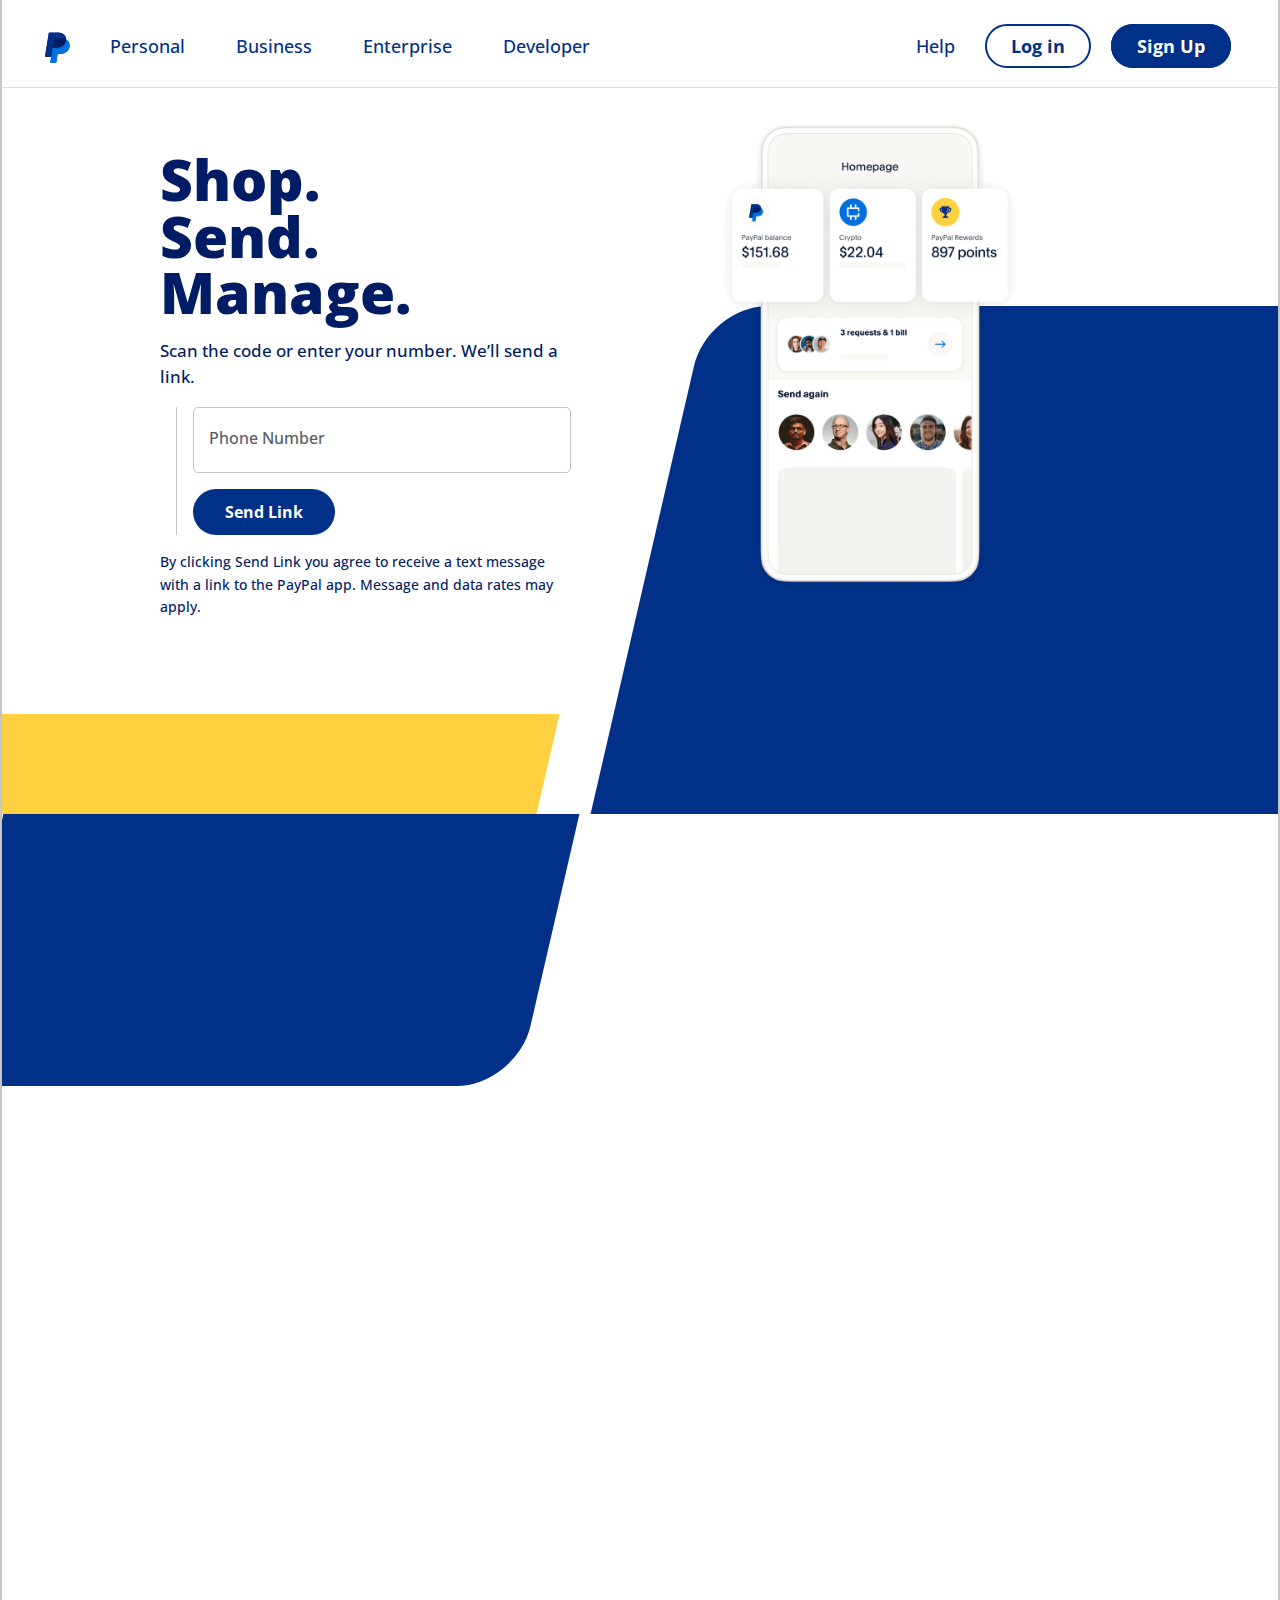
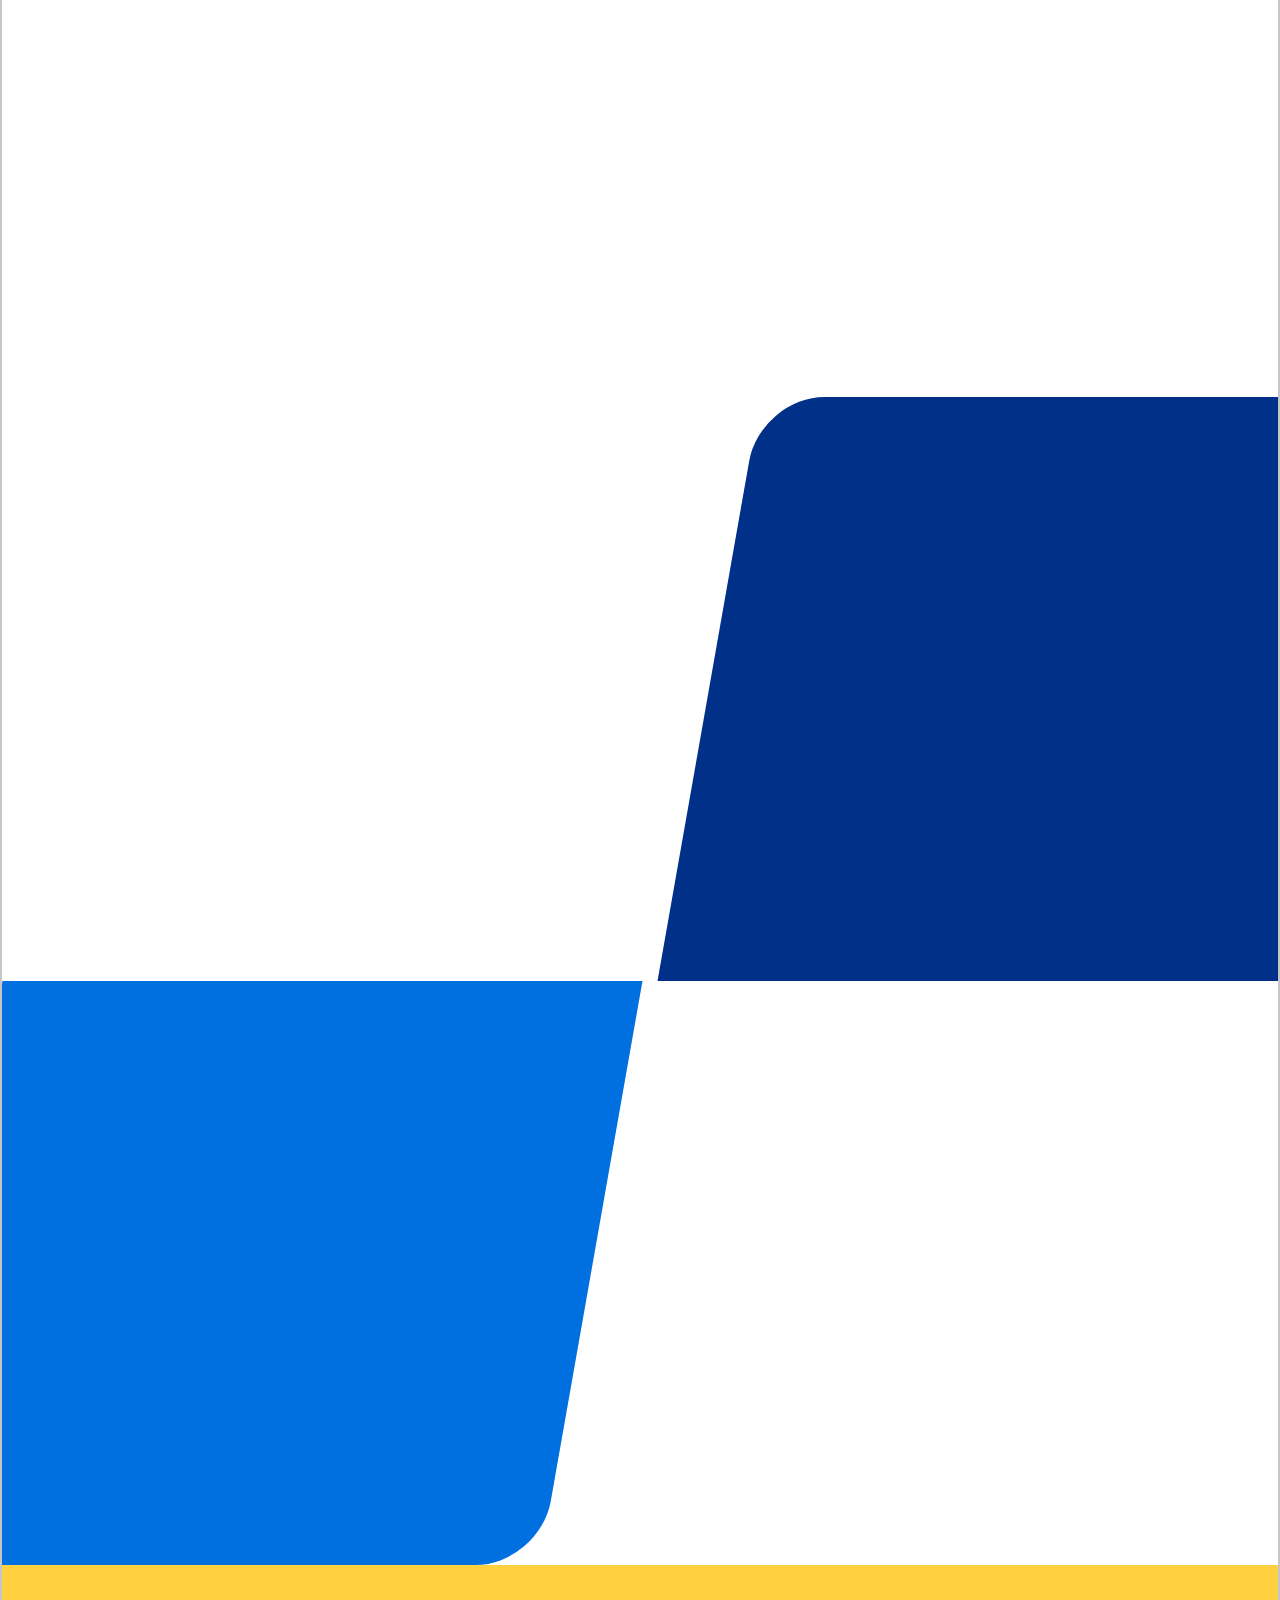
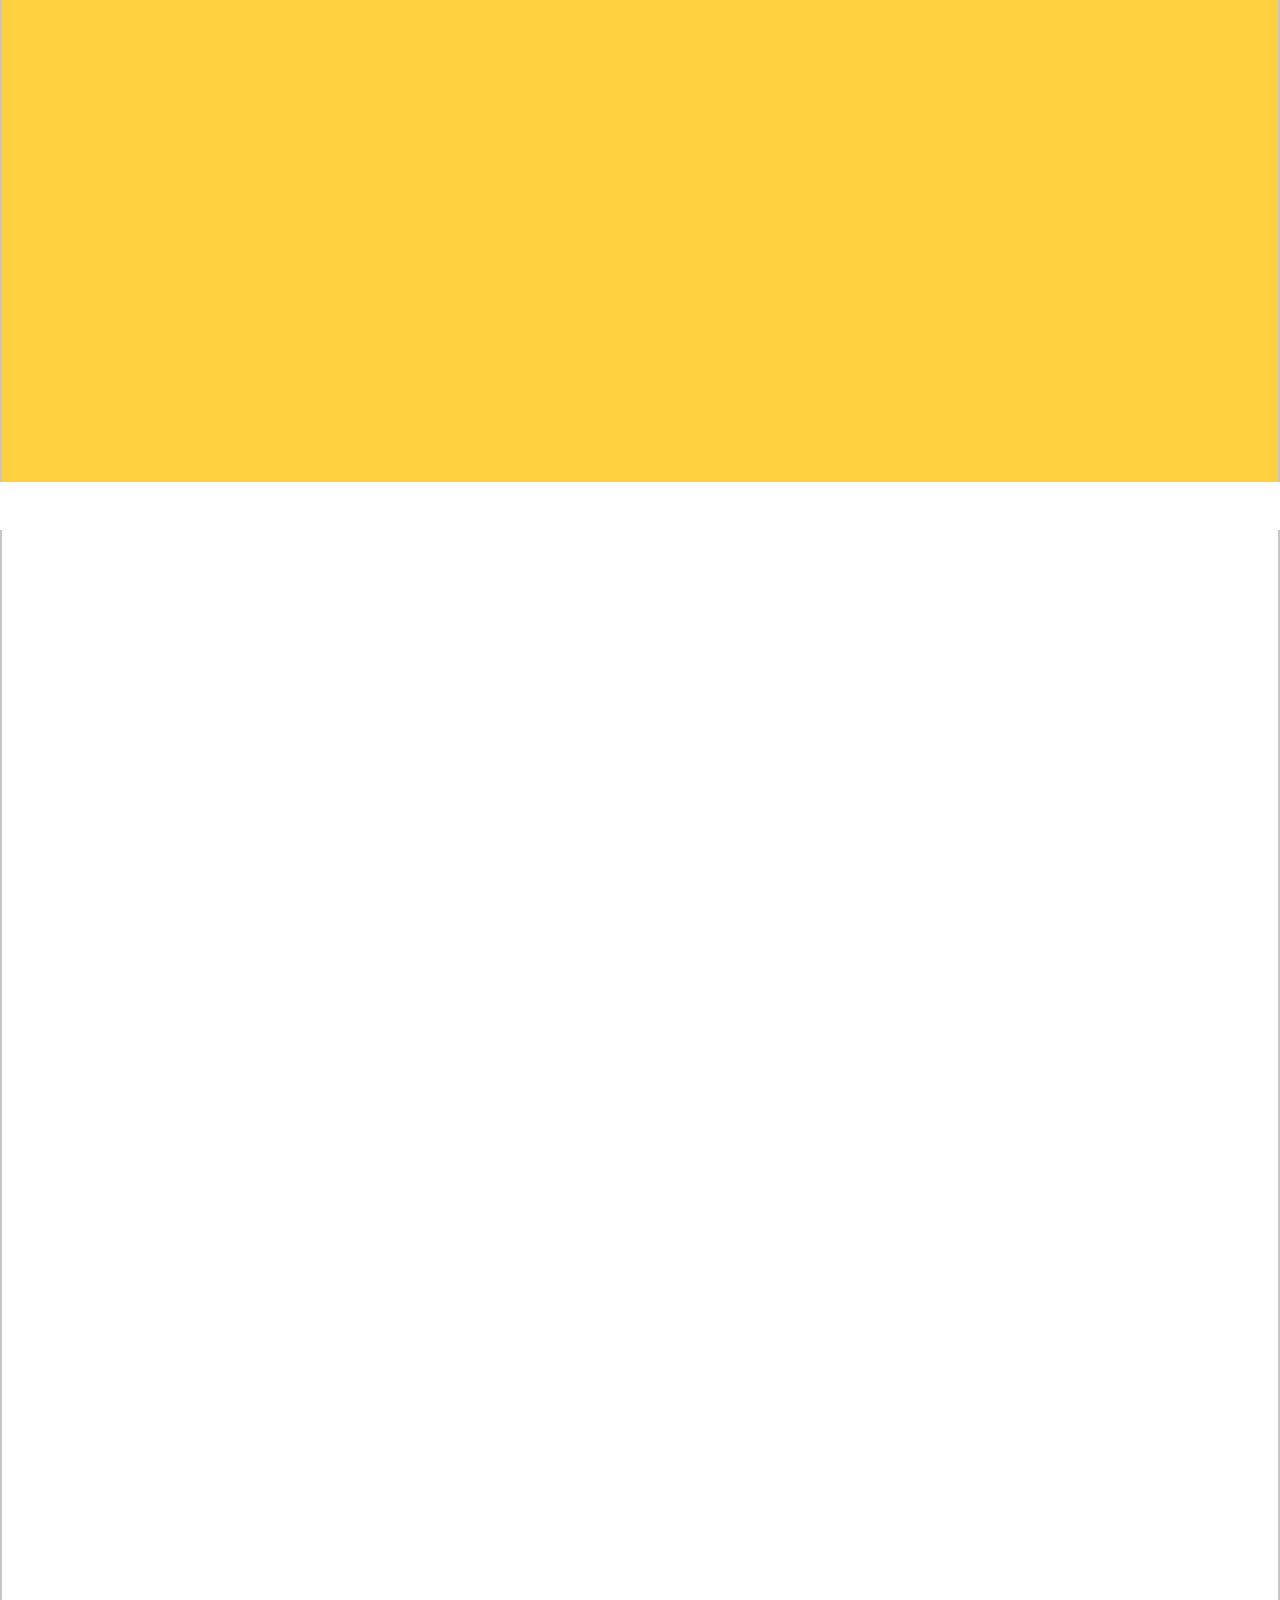
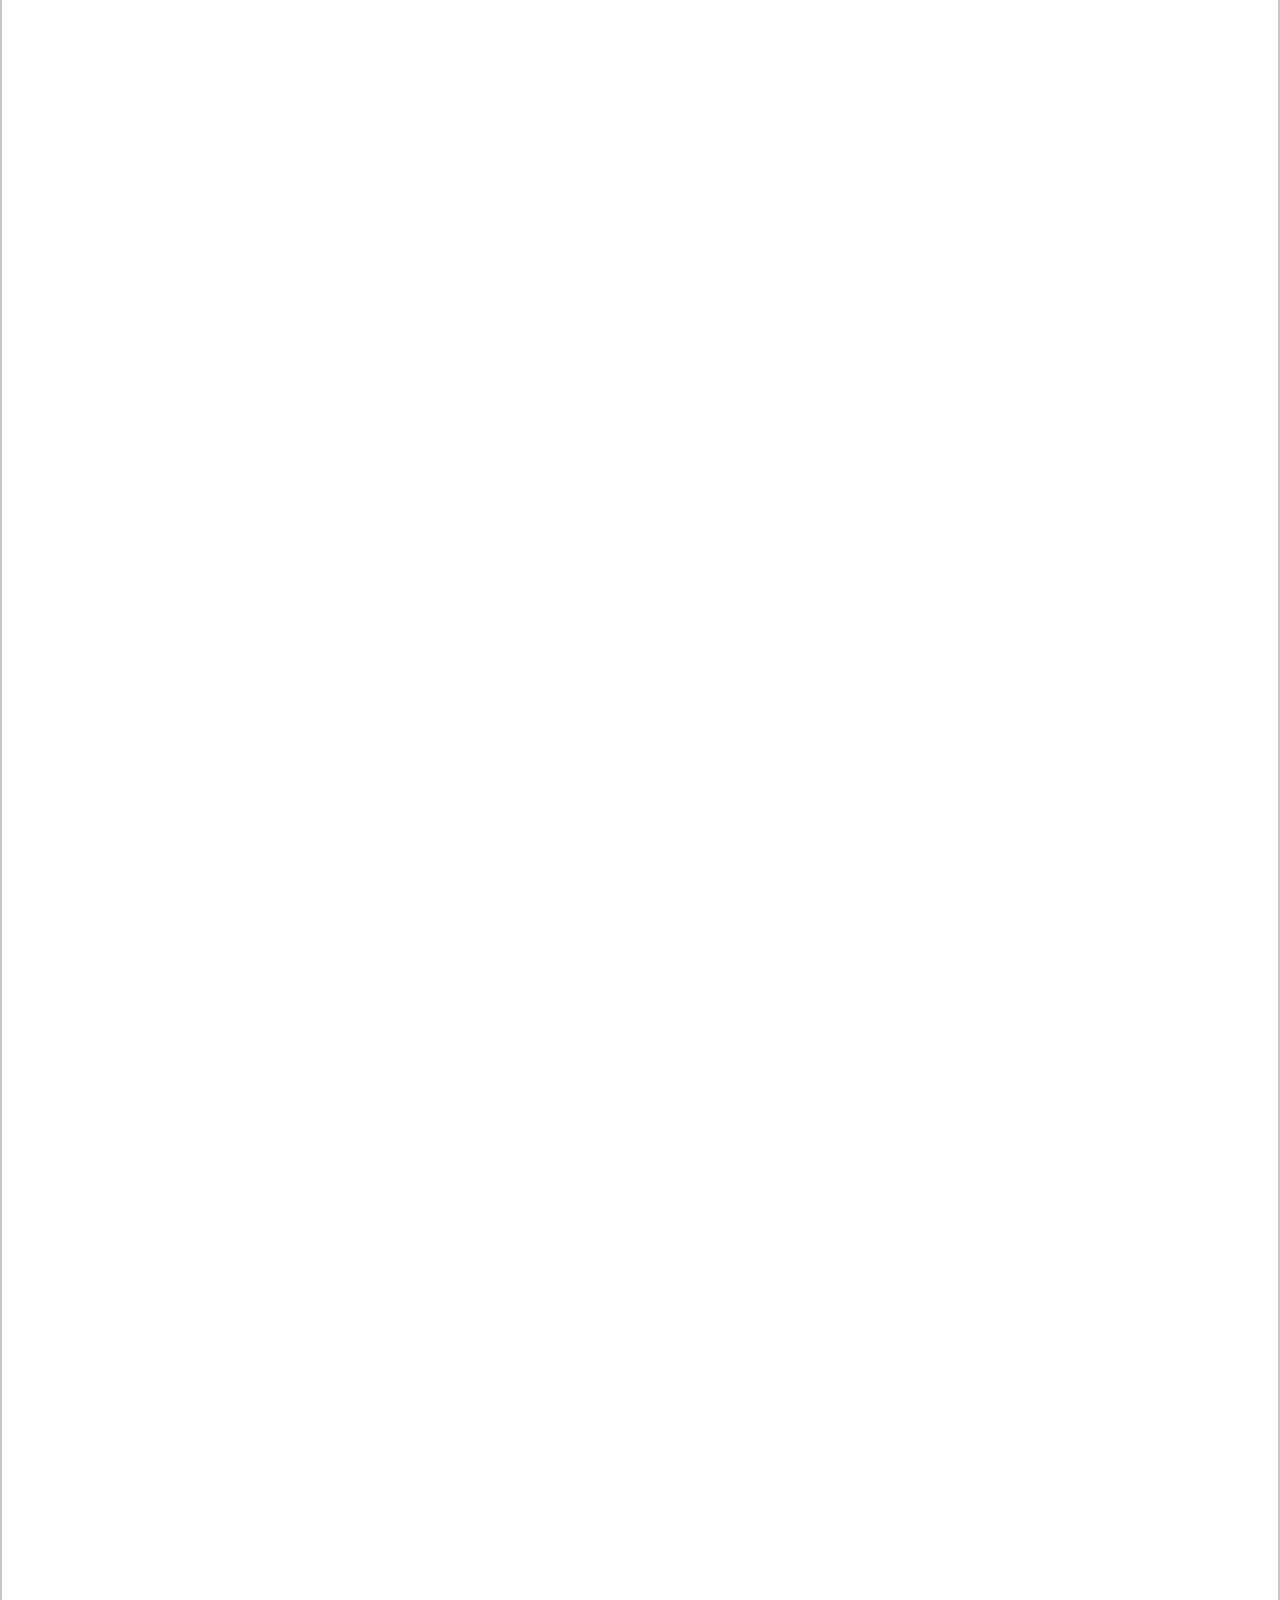
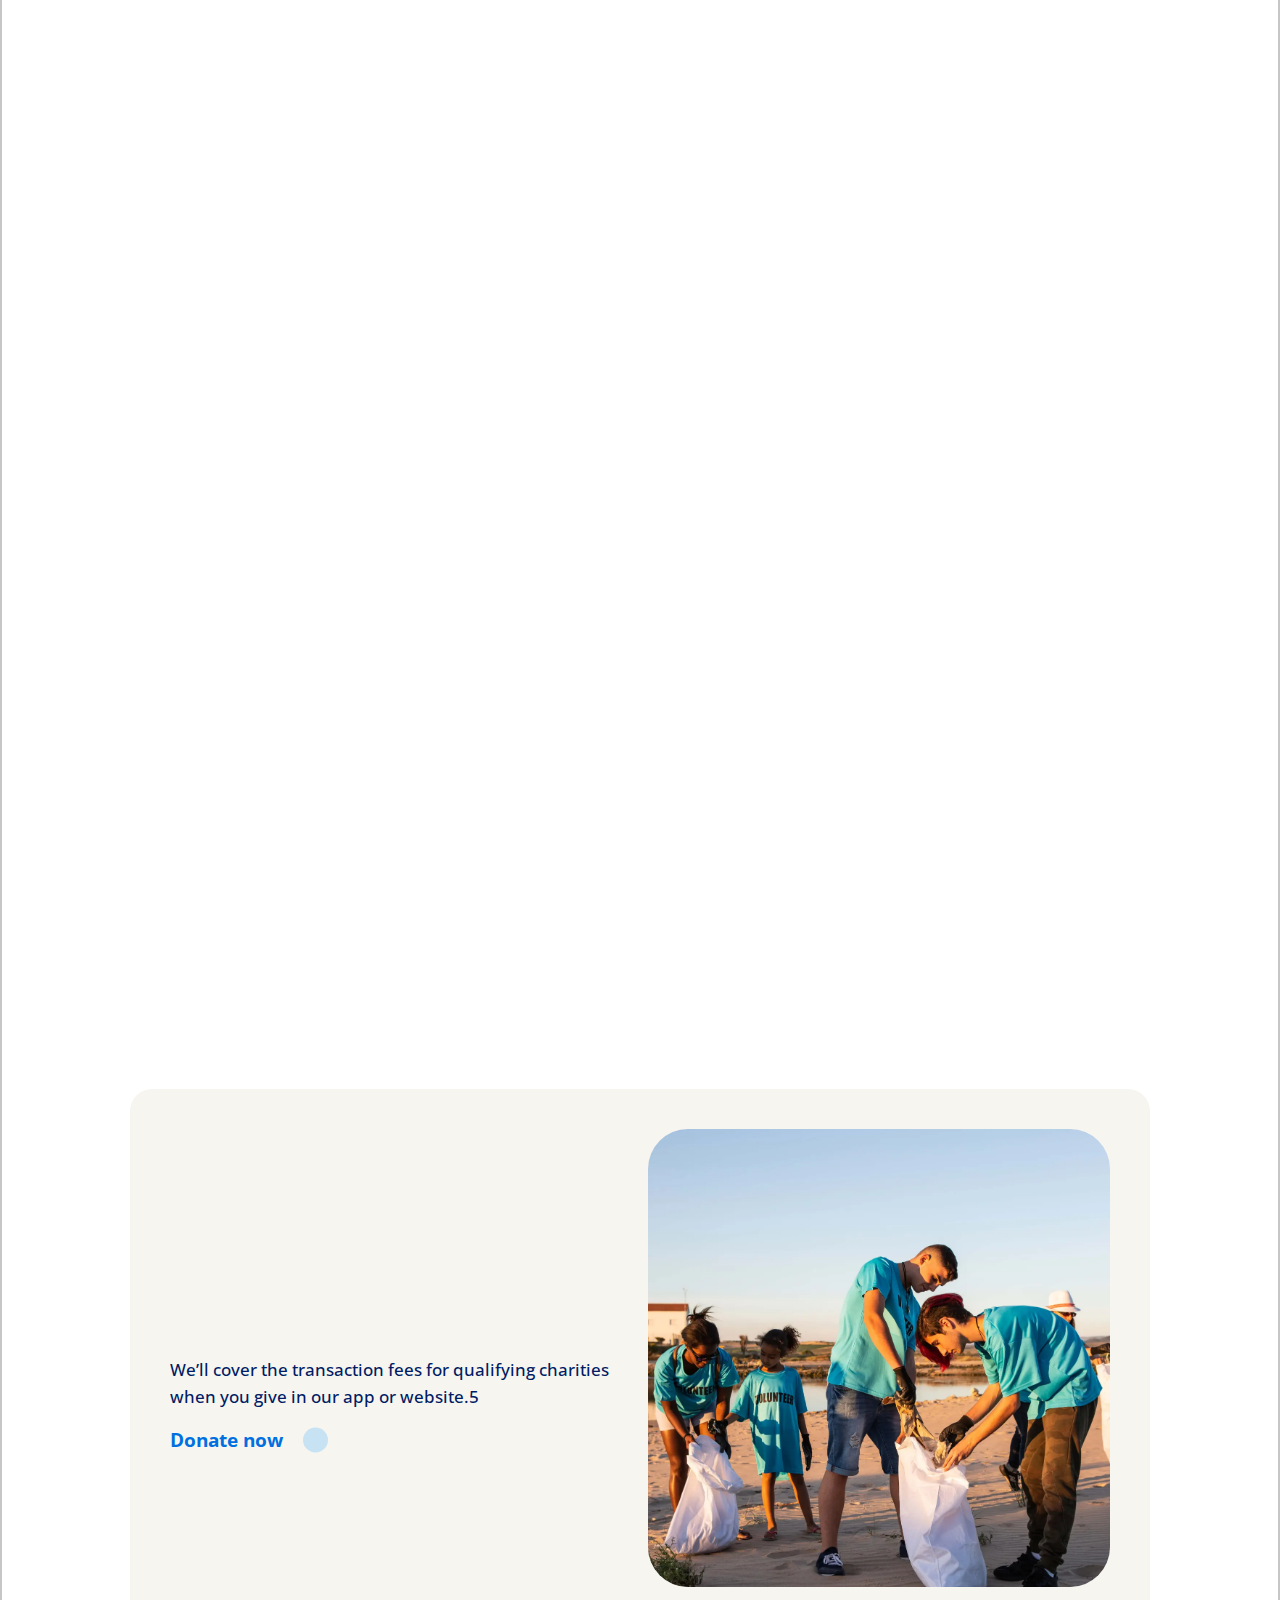
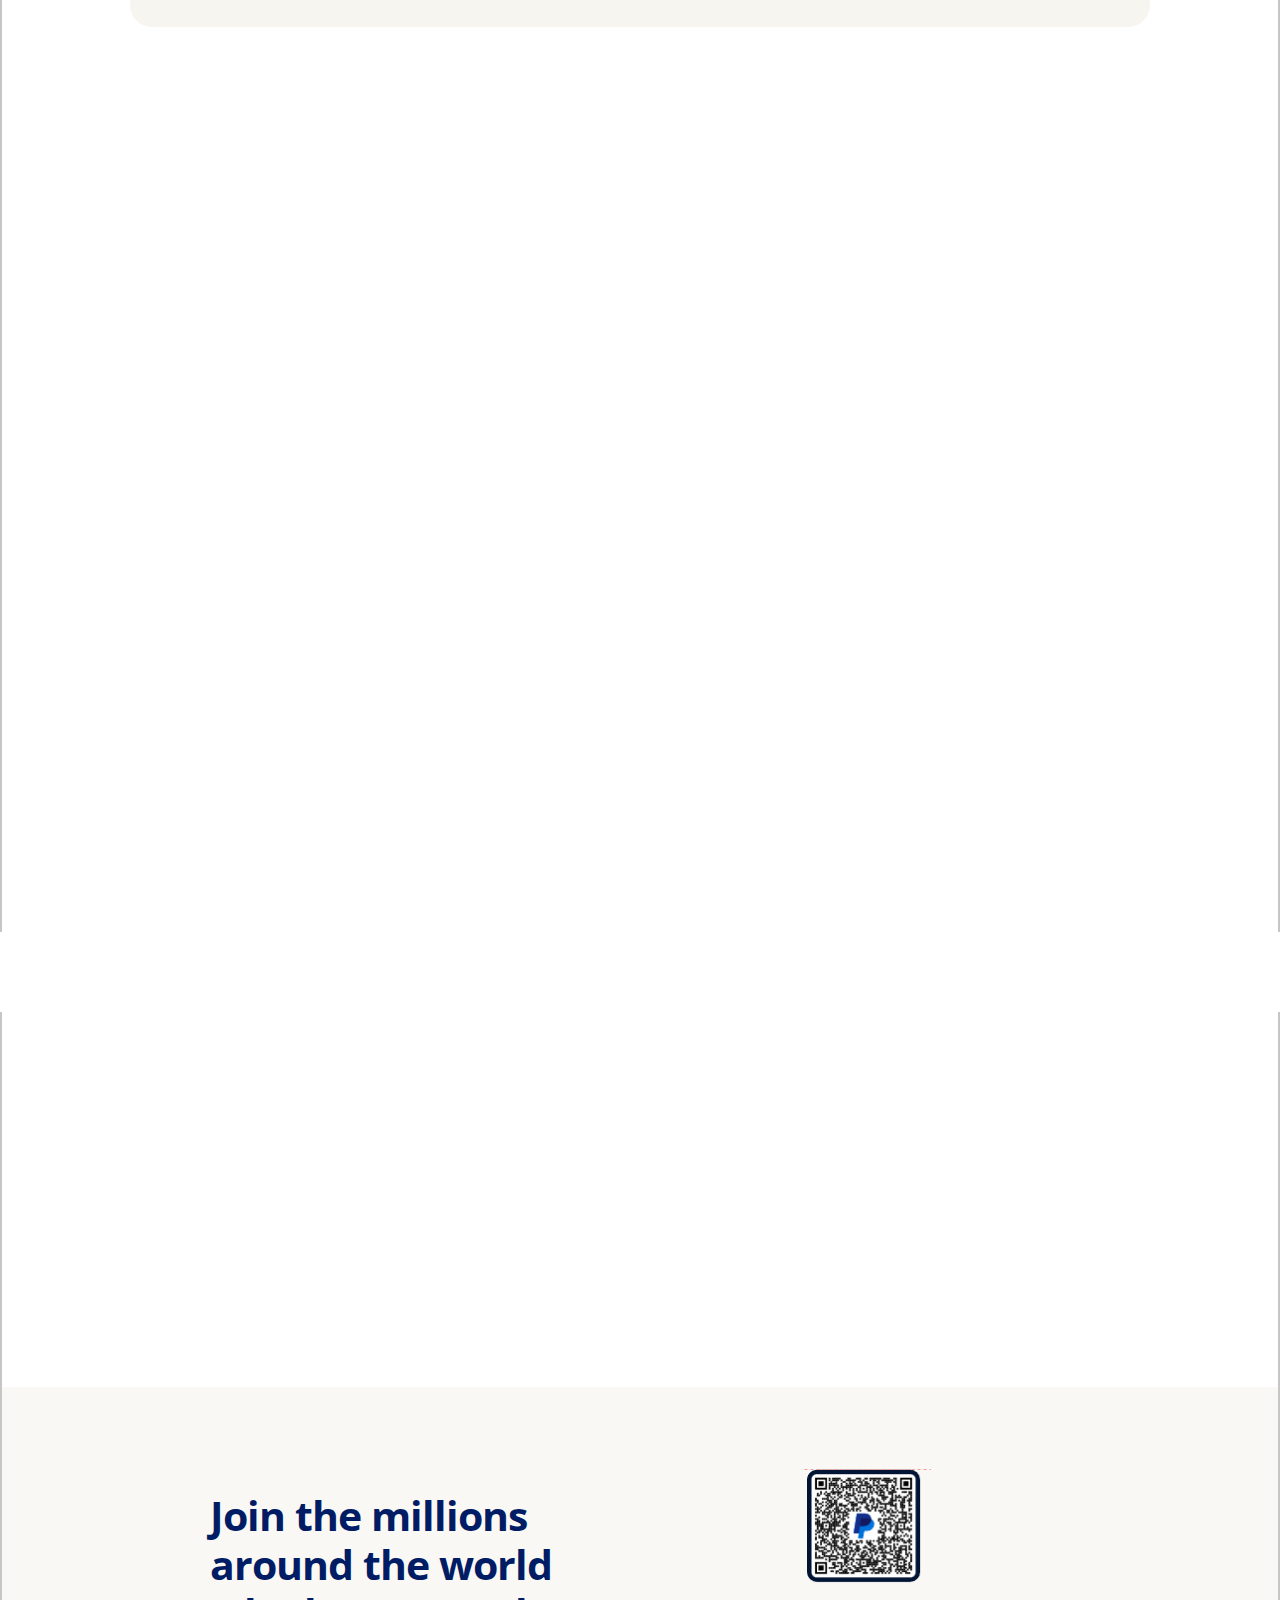
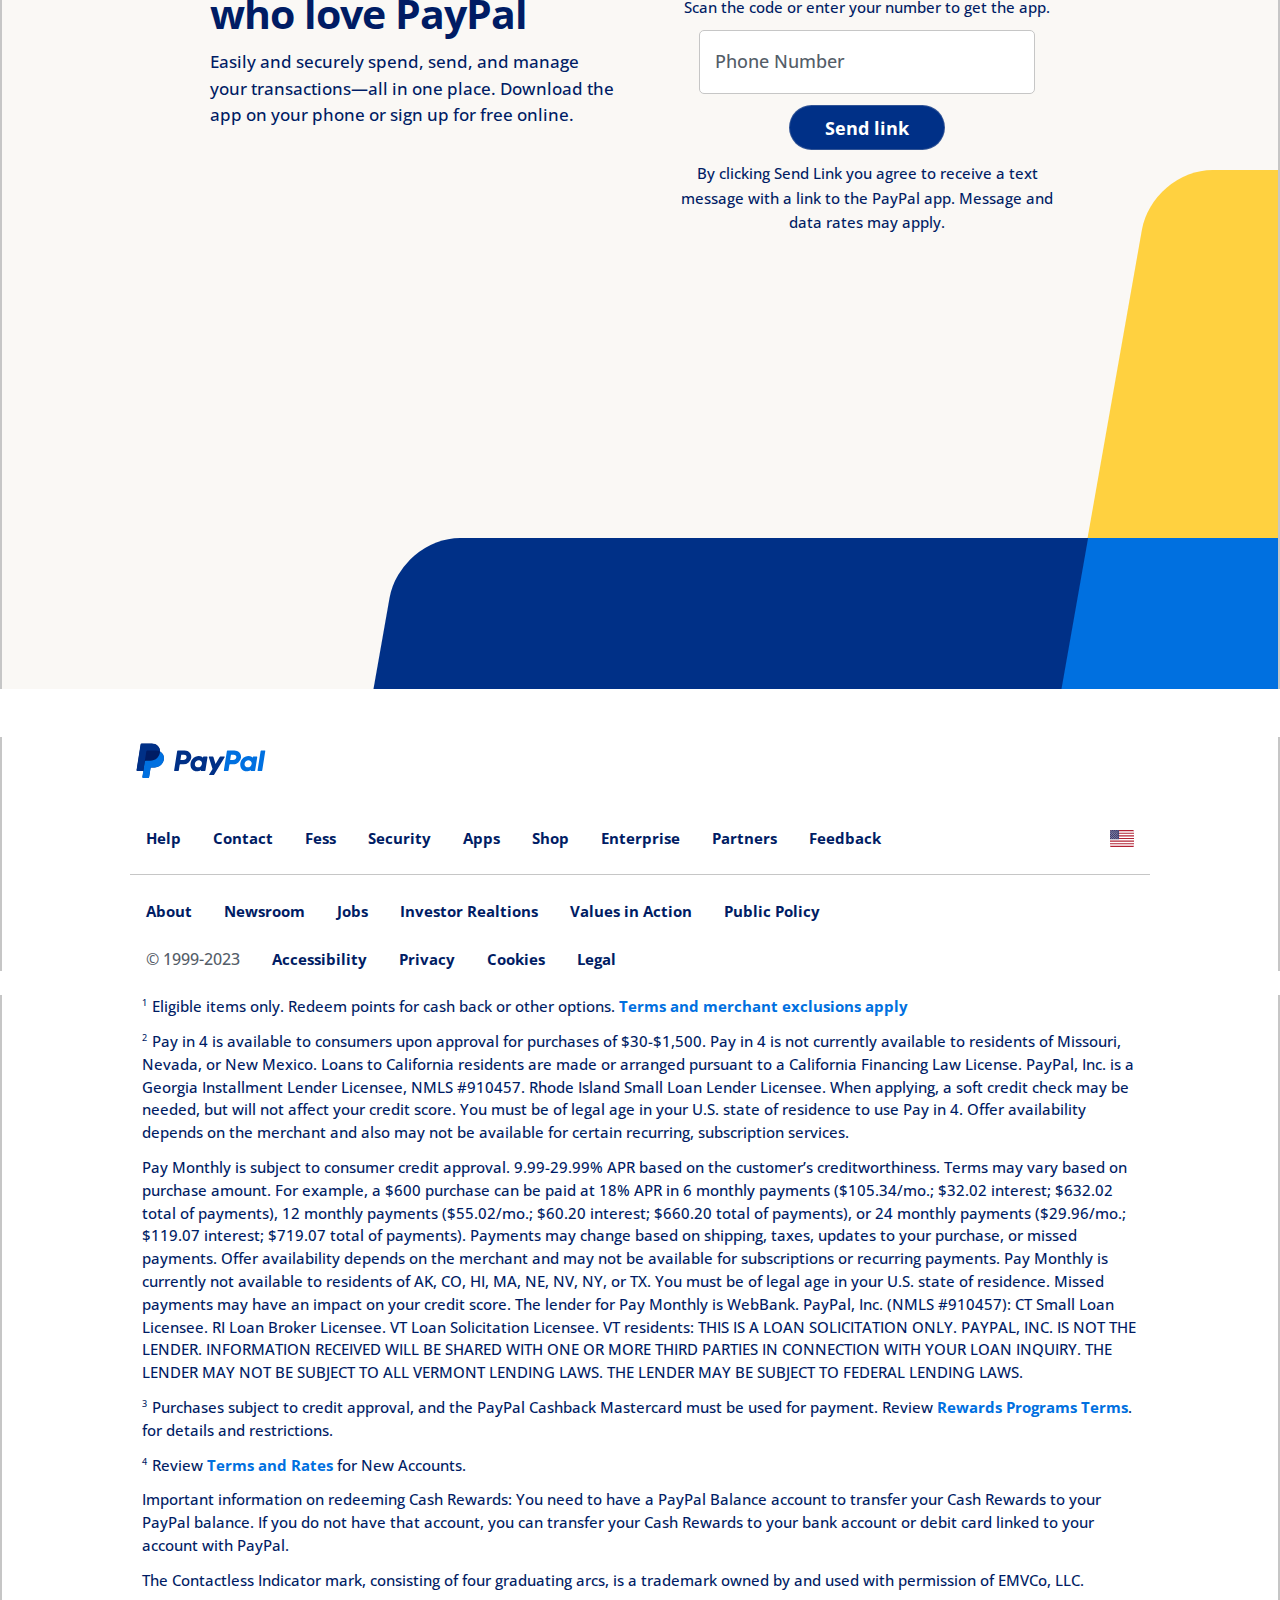
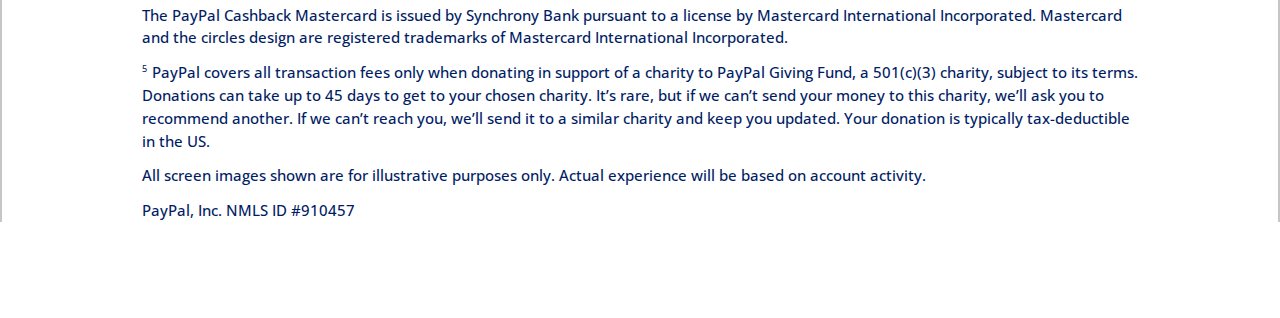
==== commit 3dedbbde: "Update index.html" ====
--- a/index.html
+++ b/index.html
@@ -555,7 +555,7 @@
                   <p class="m-c fs-small">
                   Scan the code or enter your number to get the app.
               </p>
-              <form style="width: 21rem;" class="placeholder-effect">
+              <form style="width: 21rem;" class="placeholder-effect app-form">
               <input type="text" >
           <label for="">Phone Number</label></input>
         </form>
--- a/css/framewrok.css
+++ b/css/framewrok.css
@@ -130,7 +130,7 @@
 .container{
     width: 80%;
     margin: 0 auto;
-    max-width: 1800px;
+    max-width: 1400px;
 }
 @media (max-width:1040px) {
     .container{
@@ -947,7 +947,8 @@
  /* end zaki code */
  .placeholder-effect{
   position: relative;
-  width:100%;
+  width:100%; 
+  
  }
  .placeholder-effect input{
   padding: 1rem;
@@ -955,14 +956,16 @@
   border-radius: 5px;
   border: 1px solid var(--clr-border);
   width:100%;
+  
  }
  .placeholder-effect input:focus{
   border :2px solid  var(--clr-light)
-
+  
  }
  .placeholder-effect input:focus +label{
-  top: 3%;
+  top: 5%;
   font-size: 13px;
+  transition: .2s;
  }
  .placeholder-effect label{
   position: absolute;
--- a/css/main.css
+++ b/css/main.css
@@ -93,7 +93,7 @@
 }
 }
 @media (min-width:1040px){
-
+ 
 header.main-header .pages li i{
   transition:0.2s;
 }
@@ -177,9 +177,7 @@
   height: 4rem;
   padding: 0.5rem 1rem;
 }
-header .mobile-buttons {
-  display: block;
-}
+
 header .pages {
   margin-left: 0rem;
 }
@@ -194,22 +192,25 @@
 }
 header .pages > ul {
   -webkit-transition: 0.3s;
-  transition: 0.3s;
-  z-index: 0;
-  width: 100vh;
-  position: absolute;
-  left: -70rem;
-  top: 6rem;
-  width: 94%;
-  height: calc(100vh - 4rem);
-  transition: 0.3s;
-  -webkit-box-orient: vertical;
-  -webkit-box-direction: normal;
-      -ms-flex-direction: column;
-          flex-direction: column;
+    transition: 0.3s;
+    z-index: 0;
+    /* width: 100vh; */
+    position: absolute;
+    left: -70rem;
+    padding: 0 0rem;
+    top: 5.5rem;
+    right: 0px;
+    width: 100%;
+    transform: translate(-15px);
+    height: calc(100vh - 4rem);
+    transition: 0.3s;
+    -webkit-box-orient: vertical;
+    -webkit-box-direction: normal;
+    -ms-flex-direction: column;
+    flex-direction: column;
 }
 header .pages > ul > li {
-  padding: 1.5rem 0;
+  padding: 1.5rem 0 !important;
   font-weight: 700;
   display: block;
   -webkit-transform: translateX(-20%);
@@ -235,7 +236,7 @@
 }
 header .pages > ul > li i {
   position: absolute;
-  right: 7px;
+  right: 4%;
   top: 43%;
   -webkit-transform: rotate(270deg);
           transform: rotate(270deg);
@@ -256,6 +257,7 @@
 .personal-content, .enterprise-content, .business-content {
 color: var(--clr-darkest);
 position: absolute;
+max-width:2215px;
 top: 6rem;
 overflow: hidden;
 background: black;
@@ -364,7 +366,6 @@
 }
 @media (max-width: 1040px) {
 .personal-content, .enterprise-content, .business-content {
-  top: 1rem;
   left: -70rem;
   height: calc(100vh - 4rem);
 }
@@ -384,10 +385,12 @@
   width: 95% !important;
 }
 .business-content {
-  top: -3rem;
+  top: -5.5rem;
+    padding-top: 2rem;
 }
 .enterprise-content {
-  top: -6rem;
+  top: -11rem;
+  padding-top: 2rem;
 }
 }
 @media (min-width:1040px){
@@ -416,11 +419,11 @@
 .landing .a-draw{
 height: 100px;
 margin-top:5rem;
-width: clamp(20px,49vw,66rem);
+width: clamp(20px,45vw,66rem);
 background-color: #ffd140;
 transform: skew(-13deg);
 position: relative;
-left: -2.3rem;
+left: -30px;
 }
 .landing .b-draw{
 height: 100%;
@@ -428,7 +431,7 @@
   background-color: var(--clr-dark);
     transform: skew(-13deg);
 position: absolute;
-right: -4%;
+right: -50px;
 top: 30%;
 transition-delay:.3s;
 border-top-left-radius: 60px;
@@ -442,7 +445,7 @@
 
 
   height: 100%;
-  width: 59.5vw !important;
+  /* width: 59.5vw !important; */
   background-color: rgb(0, 48, 135);
   transform: skew(-13deg);
   position: absolute;
@@ -722,11 +725,11 @@
 background-color: var(--clr-grey);
 padding: 1rem;
 border-radius: 15px;
-margin:4px;
-transition:0.3s ease
+width: 100%;
+margin: 4px;
 }
 .discover .discover-content .box:hover {
-margin:0;
+  margin: 0;
 }
 .discover .discover-content .box img {
 width: 50px;
@@ -889,6 +892,7 @@
 
 .How {
 margin: 3rem 0 1rem;
+margin-inline: auto;
 }
 .How .search {
 text-align: center;
@@ -926,7 +930,7 @@
 margin-top: 2rem;
 display: -ms-grid;
 display: grid;
-grid-template-columns: repeat(auto-fill, minmax(250px, 1fr));
+grid-template-columns: repeat(auto-fill, minmax(30%, 1fr));
 gap: 0.5rem;
 }
 .How .way .box {
@@ -1221,7 +1225,7 @@
 overflow:hidden;
 
 }
-.blue-draw{
+.yellow-draw{
   height: 100%;
   width: clamp(200px,55vw,78rem);
   background-color: var(--third-color);
@@ -1233,8 +1237,21 @@
   border-top-left-radius: 60px;
   
 }
+.blue-draw{
+  height: 30%;
+  width: clamp(200px,25vw,35rem);
+  background-color: var(--clr-light);
+  transform: skew(-11deg);
+  position: absolute;
+  left: -8%;
+  top:  0;
+  transition-delay: .3s;
+  border-bottom-right-radius: 60px;
+  
+}
+
 @media (max-width:800px){
-  .blue-draw{
+  .yellow-draw{
     top:46rem;
   }
 }
@@ -1487,12 +1504,12 @@
 
 .Places  .curve{
   height: 17rem;
-  width: clamp(20px,49vw,66rem);
+  width: clamp(20px,45vw,66rem);
   background-color: var(--clr-dark);
   transform: skew(-13deg);
   border-bottom-right-radius: 60px;
   position: relative;
-  left: -5rem;
+  left: -30px;
 }
 .Places .container .content{
 align-items: center;
@@ -2056,7 +2073,8 @@
 }
 }
 .App-join .l-draw{
-  max-width: 500px;
+  /* max-width: 500px; */
+  width: clamp(200px,32vw,500px);
   height: 375px;
   background-color: transparent;
   left: 77%;
@@ -2073,7 +2091,7 @@
 }
 .App-join .l-draw :nth-child(2){
   height: 10rem;
-  width: clamp(10rem,100vw,30rem);
+  width: clamp(10rem,100vw,23rem);
   background-color: var(--second-color);
   transform: skew(-10deg);
   position: absolute;
@@ -2081,16 +2099,24 @@
   right: -3rem;
 }
 .App-join .l-draw :last-child{
-  height: 17rem;
-width: clamp(10rem,100vw,30rem);
+  height: 23rem;
+width: clamp(10rem,100vw,23rem);
 background-color: var(--third-color);
 transform: skew(-10deg);
 position: absolute;
-top: -3rem;
-right: -85px;
+top: -9rem;
+right: -94px;
 border-top-left-radius: 60px;
+}
+.App-join .app-form label{
+  top:36%;
+  font-size:18px;
+}
+.App-join .app-form input:focus + label{
+  top: 14%;
+    font-size: 15px;
 }
 .yellow{
   background-color: var(--third-color);
 }
-/* end zaki code */+/* end zaki code */
